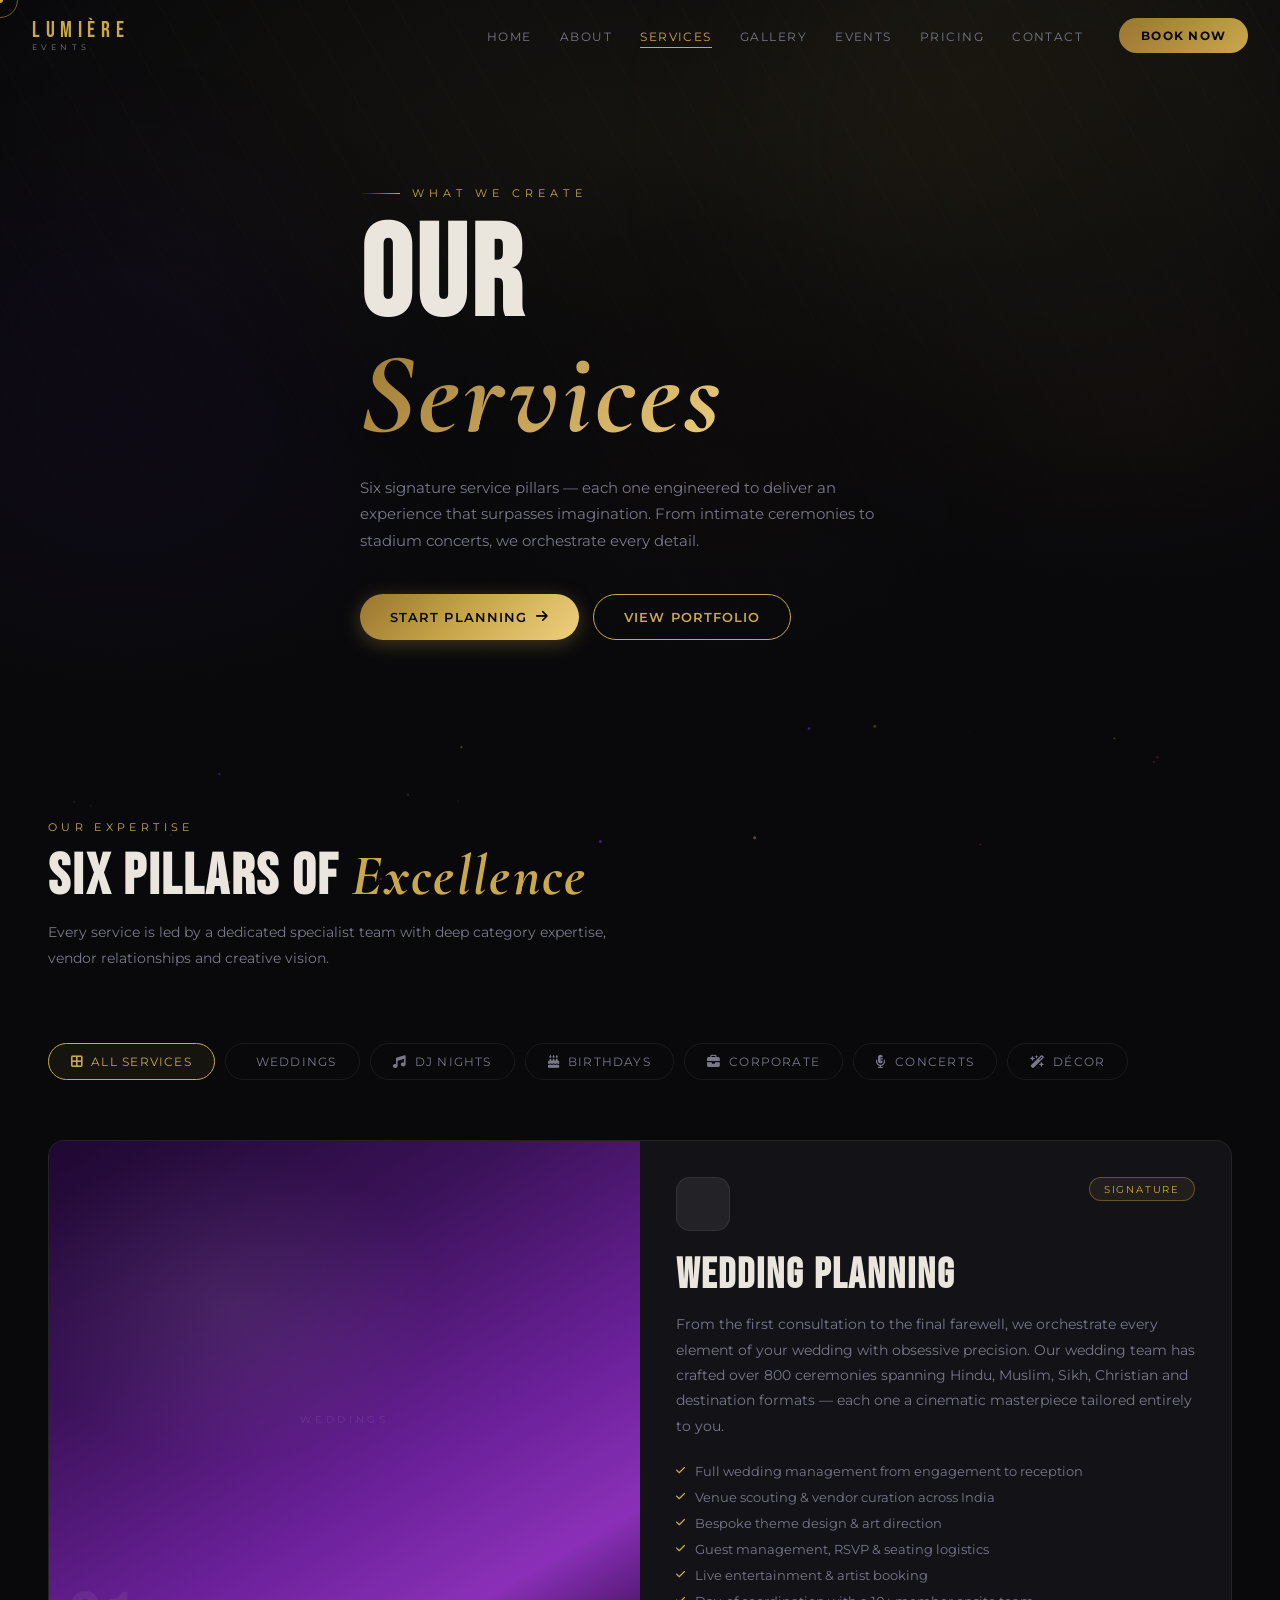
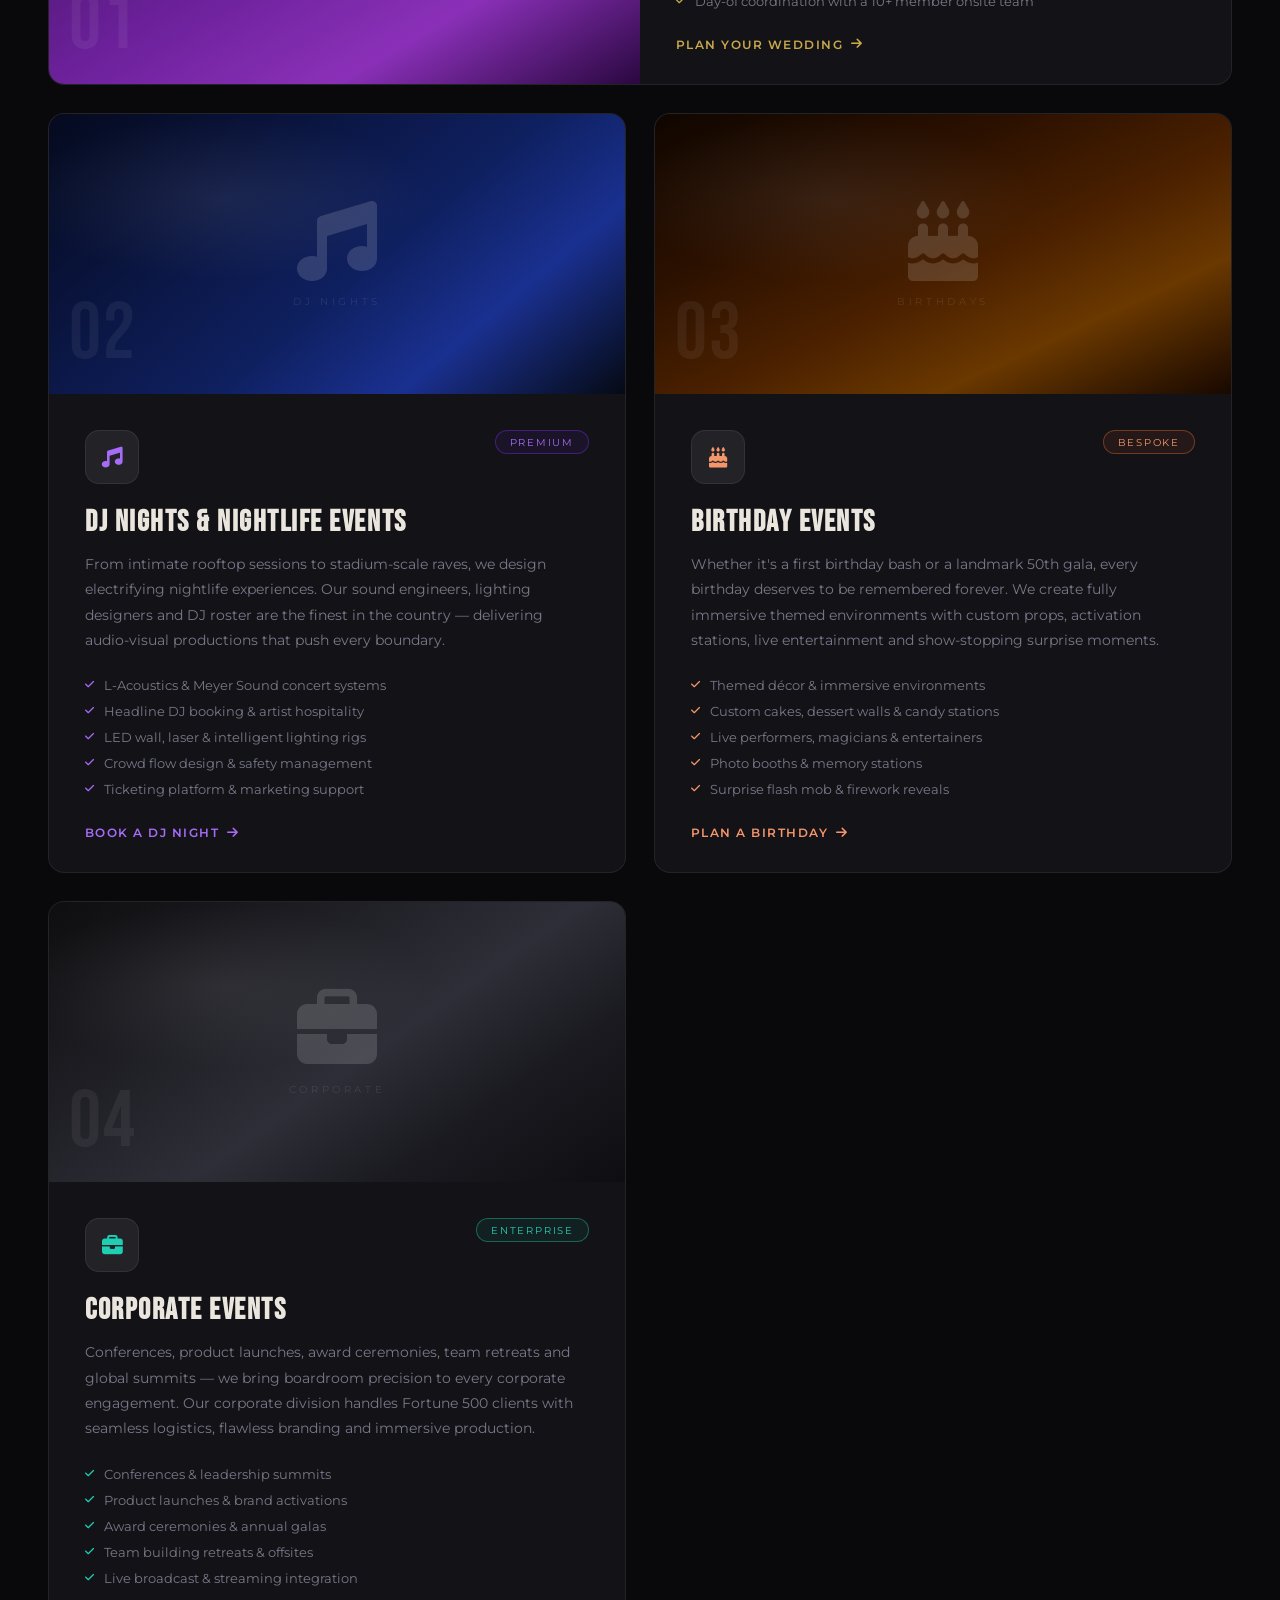
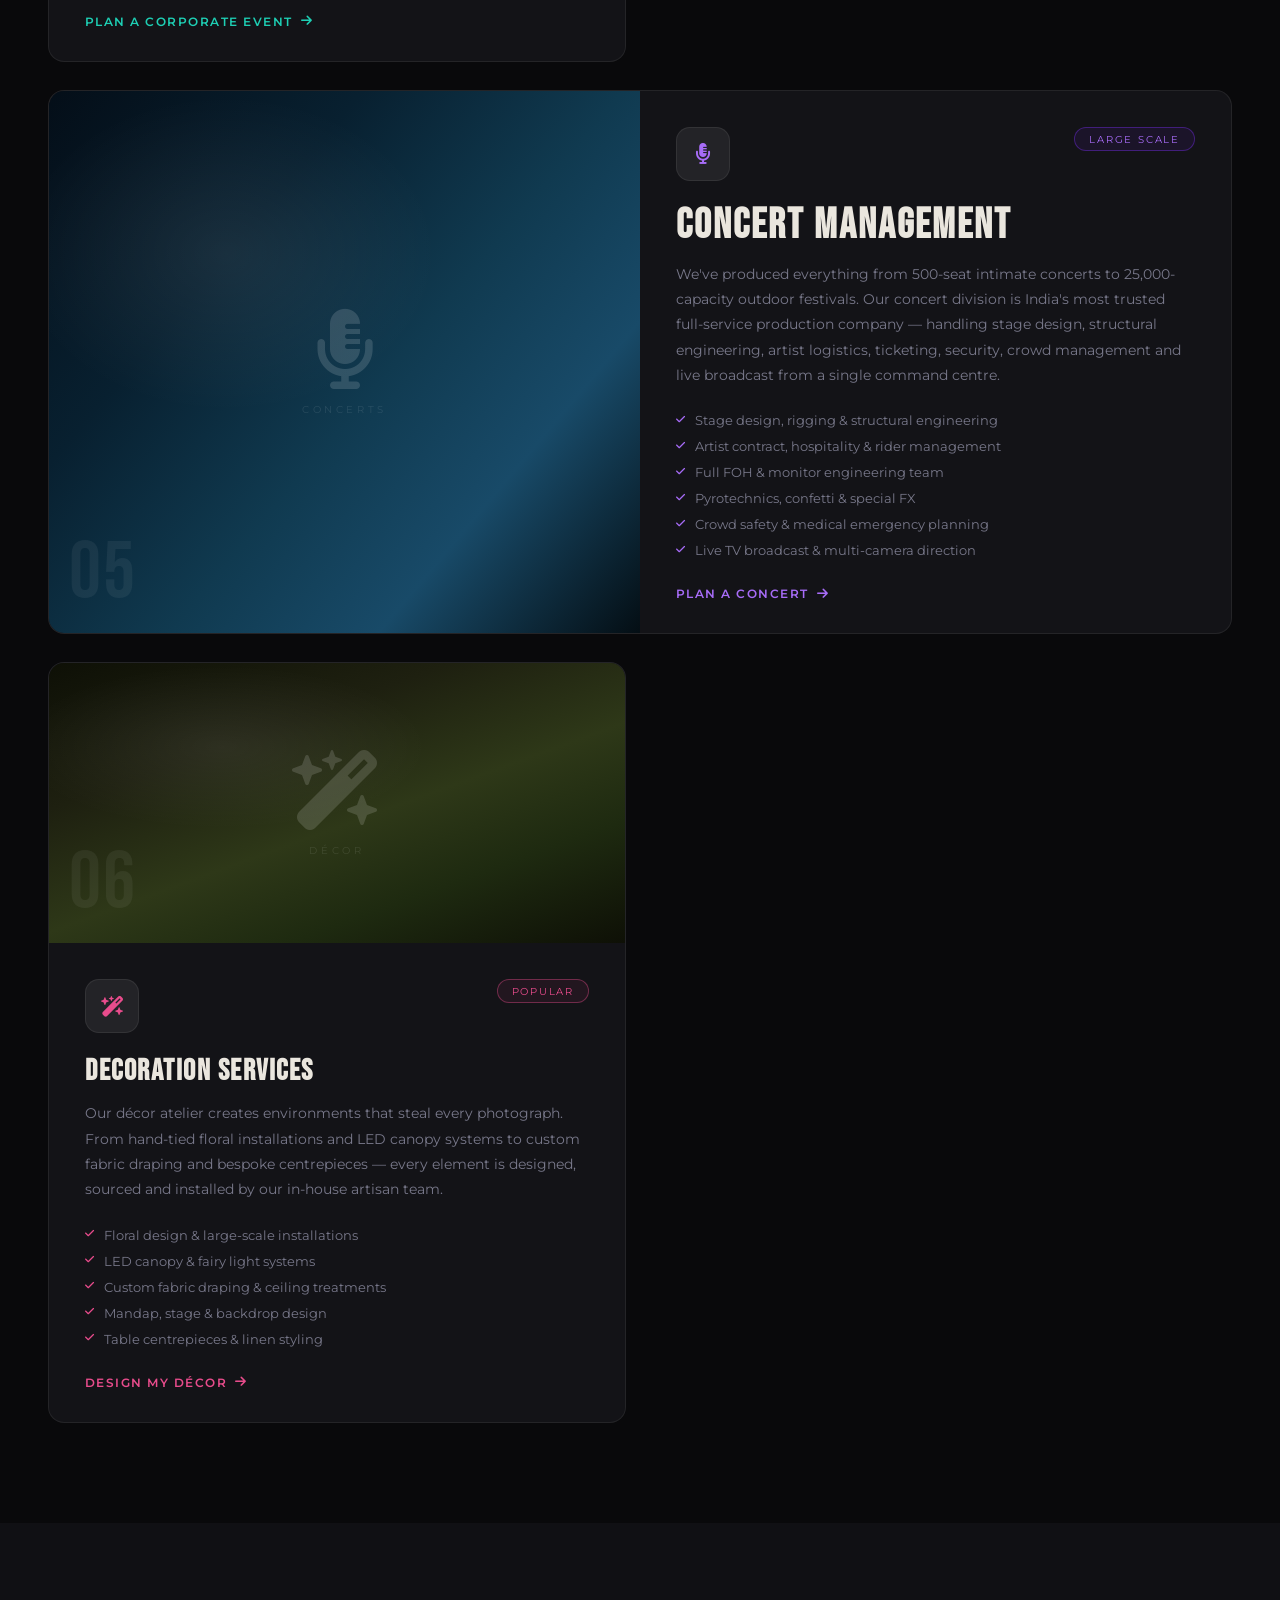
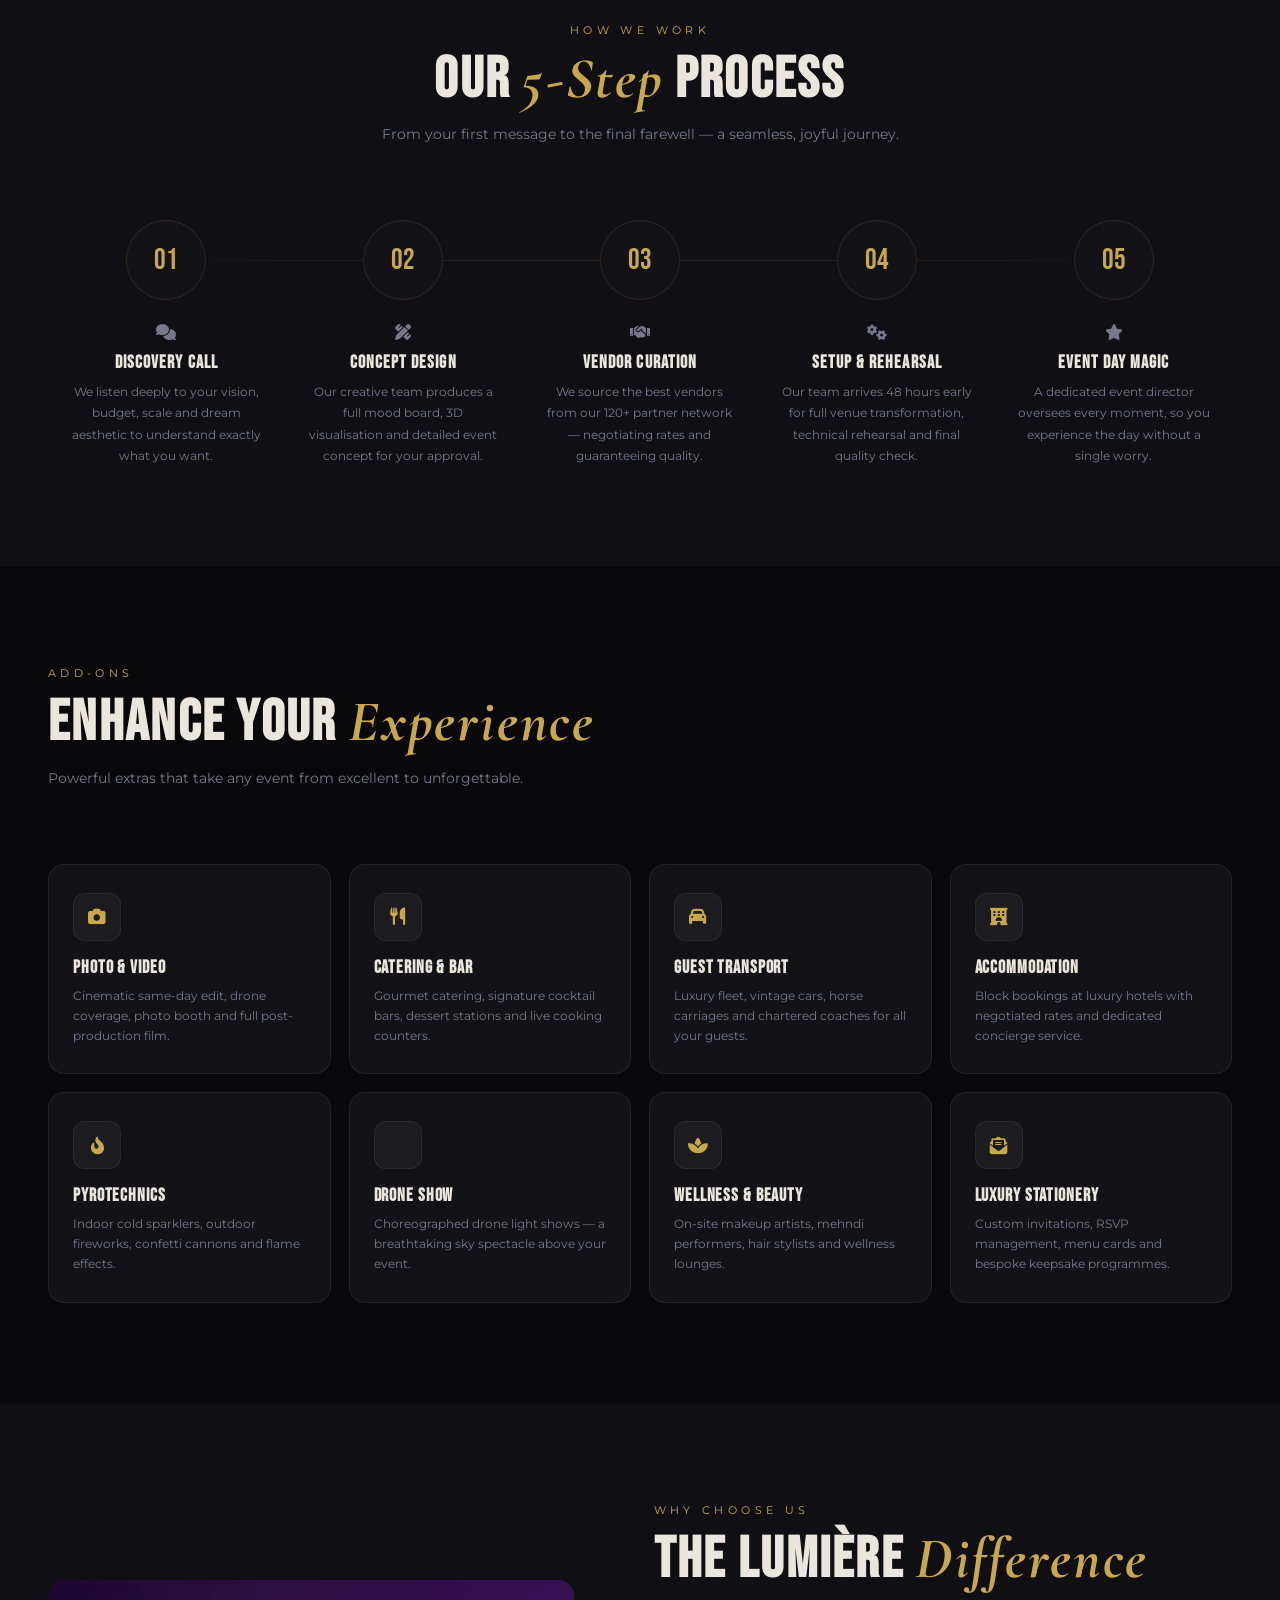
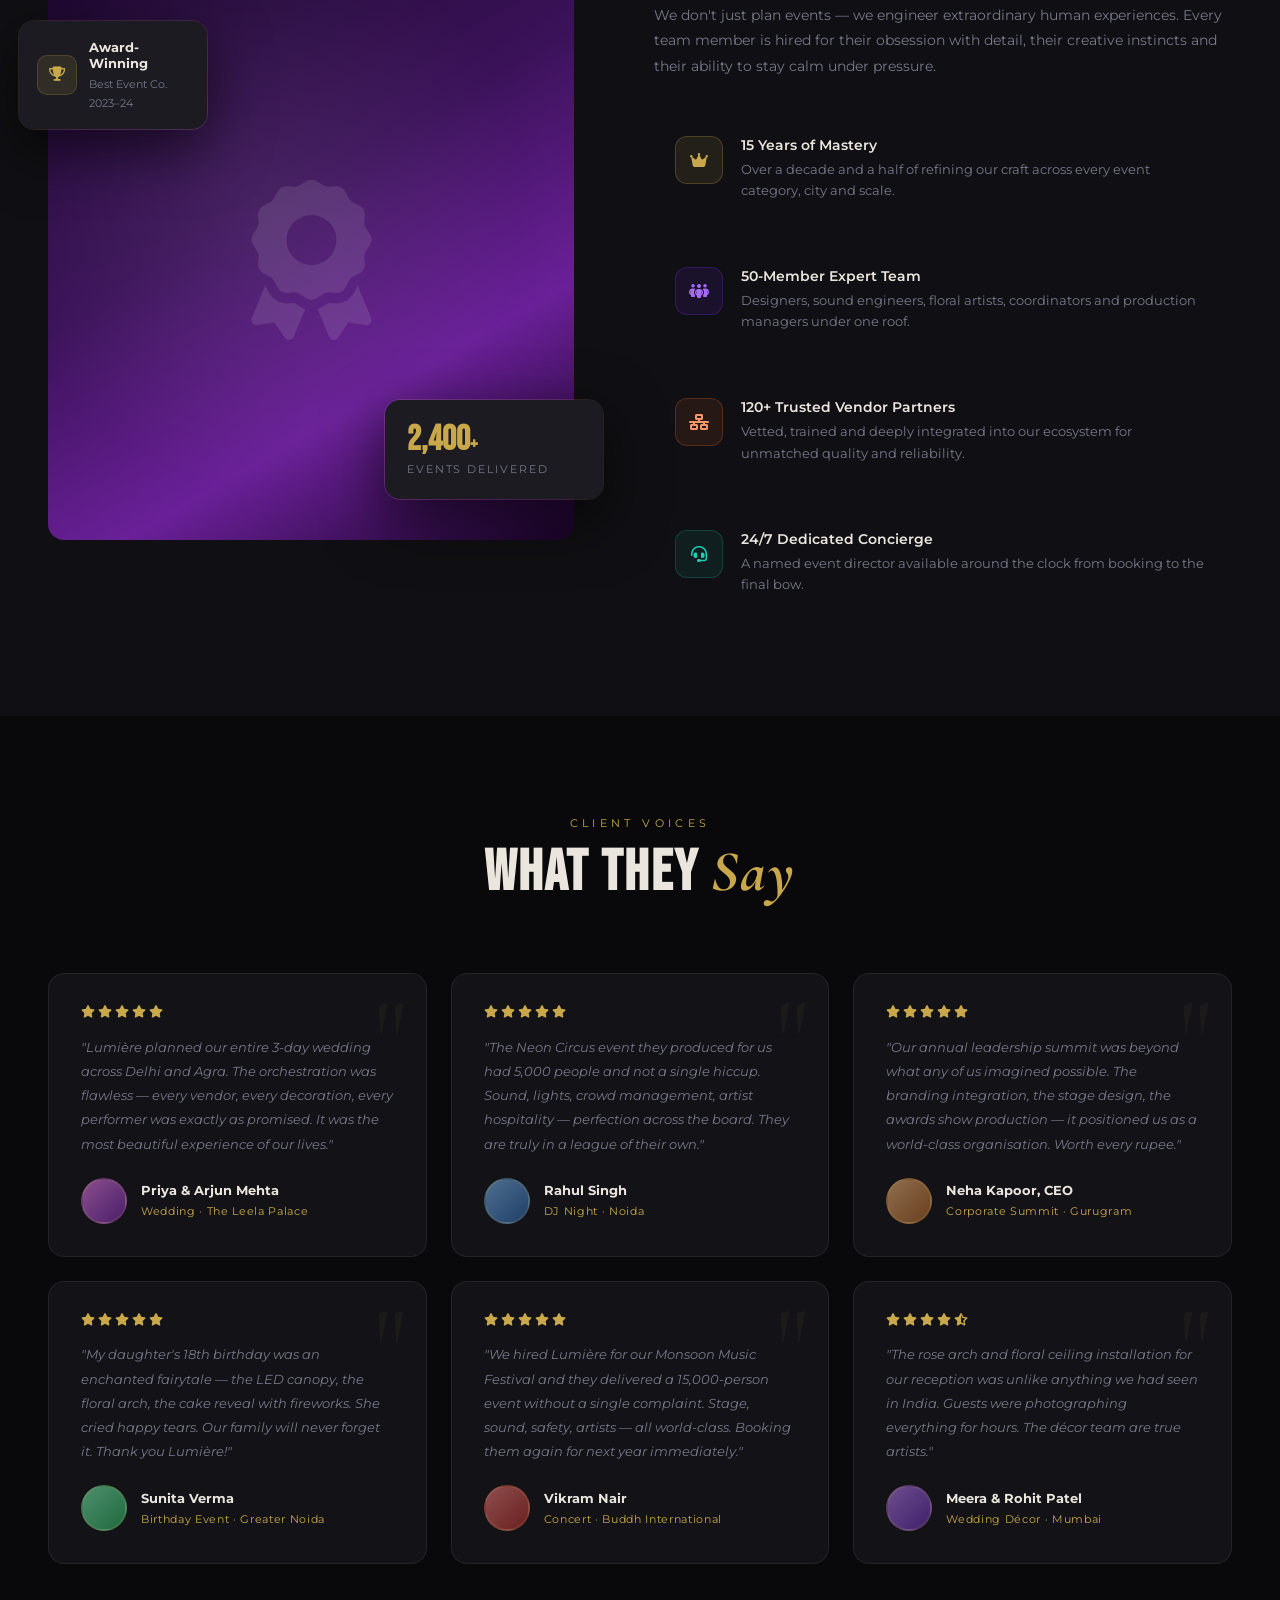
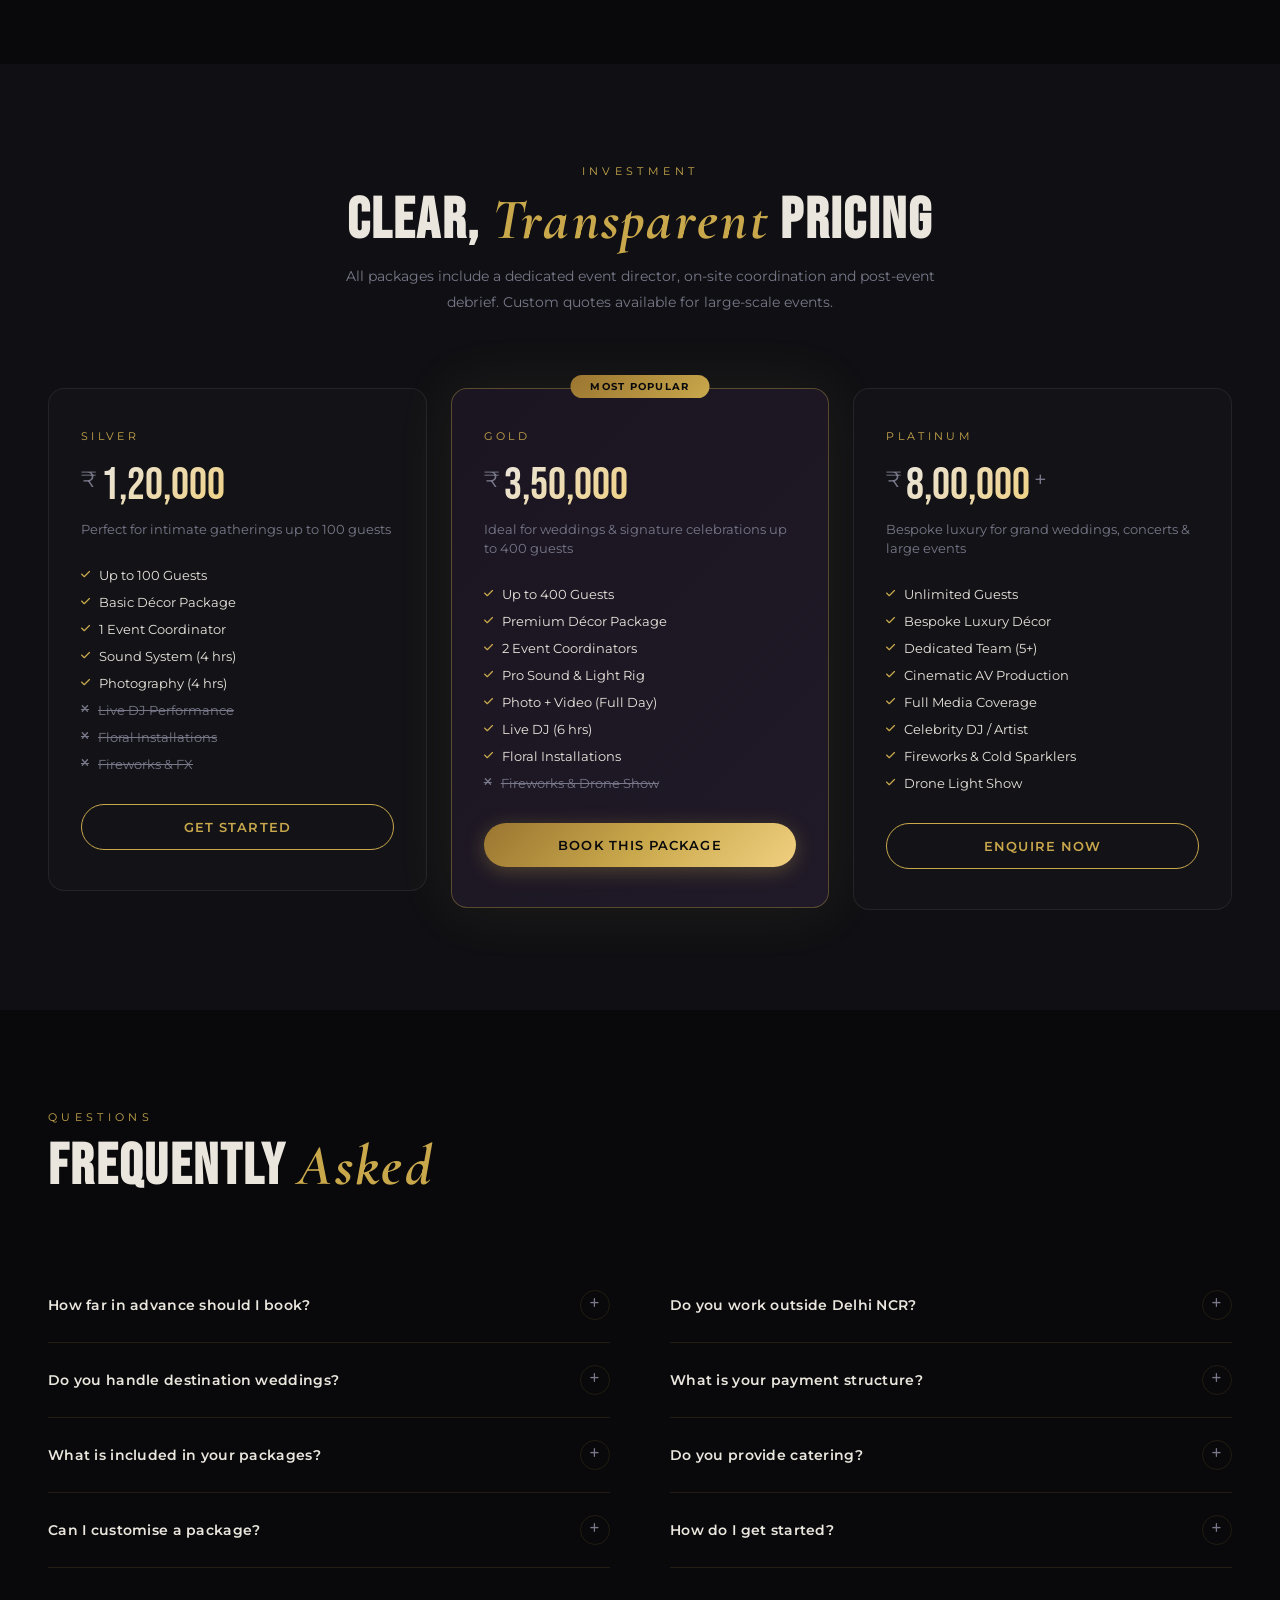
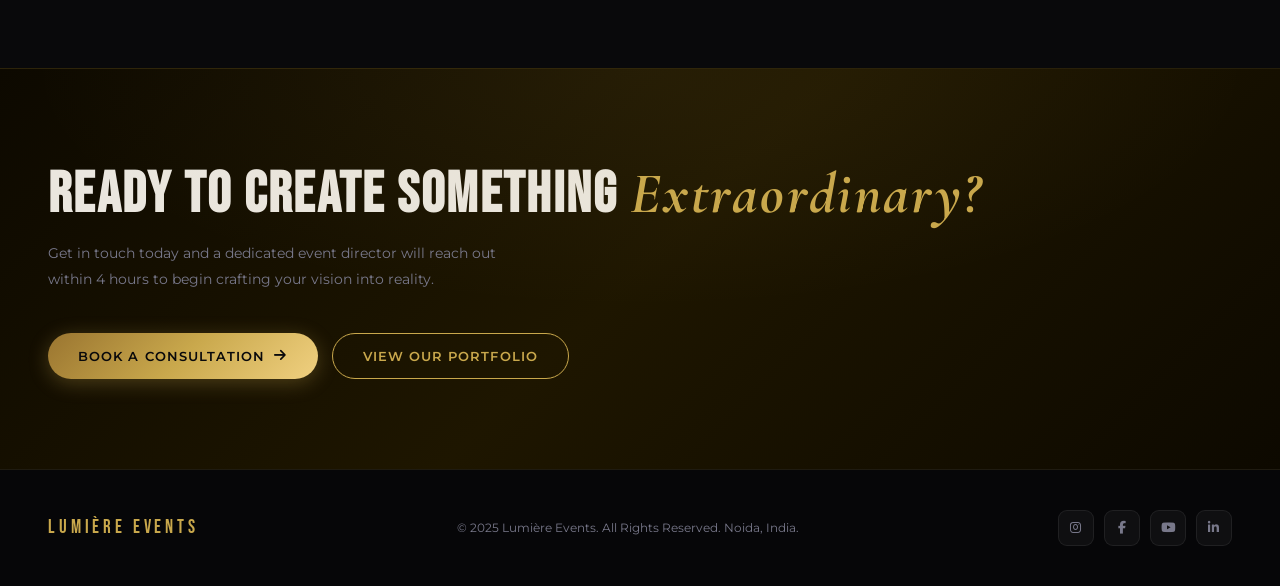
==== services.html @ e5812225 "Add files via upload" ====
<!DOCTYPE html>
<html lang="en">
<head>
  <meta charset="UTF-8" />
  <meta name="viewport" content="width=device-width, initial-scale=1.0" />
  <meta name="description" content="Lumière Events Services – Luxury wedding planning, DJ nights, concert management, corporate events, birthday celebrations & bespoke decoration." />
  <title>Services | Lumière Events</title>
  <link rel="preconnect" href="https://fonts.googleapis.com" />
  <link rel="preconnect" href="https://fonts.gstatic.com" crossorigin />
  <link href="https://fonts.googleapis.com/css2?family=Bebas+Neue&family=Montserrat:wght@300;400;600;700&family=Cormorant+Garamond:ital,wght@0,300;0,400;1,300;1,400&display=swap" rel="stylesheet" />
  <link rel="stylesheet" href="https://cdnjs.cloudflare.com/ajax/libs/font-awesome/6.5.0/css/all.min.css" />
  <link rel="stylesheet" href="services_styles.css" />
</head>
<body>

<div class="c-dot"></div>
<div class="c-ring"></div>
<div id="sp"></div>
<canvas id="pc"></canvas>

<!-- NAVBAR -->
<nav id="nav">
  <div class="nav-c">
    <a href="index.html" class="nl"><span class="nl-m">LUMIÈRE</span><span class="nl-s">EVENTS</span></a>
    <ul class="nlinks" id="navLinks">
      <li><a href="index.html">Home</a></li>
      <li><a href="index.html#about">About</a></li>
      <li><a href="services.html" class="active">Services</a></li>
      <li><a href="gallery.html">Gallery</a></li>
      <li><a href="index.html#upcoming">Events</a></li>
      <li><a href="index.html#pricing">Pricing</a></li>
      <li><a href="index.html#contact">Contact</a></li>
    </ul>
    <a href="index.html#contact" class="ncta">Book Now</a>
    <button class="hbg" id="hbg"><span></span><span></span><span></span></button>
  </div>
</nav>

<!-- HERO -->
<section class="ph">
  <div class="ph-bg">
    <div class="ph-lines"></div>
    <div class="orb o1"></div><div class="orb o2"></div><div class="orb o3"></div>
    <div class="ph-ov"></div>
  </div>
  <div class="ph-content">
    <p class="eye">What We Create</p>
    <h1 class="ph-title">Our<br><em>Services</em></h1>
    <p class="ph-sub">Six signature service pillars — each one engineered to deliver an experience that surpasses imagination. From intimate ceremonies to stadium concerts, we orchestrate every detail.</p>
    <div class="ph-ctas">
      <a href="index.html#contact" class="btn btn-g">Start Planning <i class="fas fa-arrow-right"></i></a>
      <a href="gallery.html" class="btn btn-o">View Portfolio</a>
    </div>
  </div>
</section>

<!-- SERVICES SECTION -->
<section class="sec">
  <div class="wrap">
    <div class="sh">
      <span class="sh-eye">Our Expertise</span>
      <h2 class="sh-title">Six Pillars of <em>Excellence</em></h2>
      <p class="sh-sub">Every service is led by a dedicated specialist team with deep category expertise, vendor relationships and creative vision.</p>
    </div>

    <!-- Filter pills -->
    <div class="svc-nav">
      <button class="svc-pill active" data-filter="all"><i class="fas fa-border-all"></i> All Services</button>
      <button class="svc-pill" data-filter="wedding"><i class="fas fa-rings-wedding"></i> Weddings</button>
      <button class="svc-pill" data-filter="dj"><i class="fas fa-music"></i> DJ Nights</button>
      <button class="svc-pill" data-filter="birthday"><i class="fas fa-cake-candles"></i> Birthdays</button>
      <button class="svc-pill" data-filter="corporate"><i class="fas fa-briefcase"></i> Corporate</button>
      <button class="svc-pill" data-filter="concert"><i class="fas fa-microphone-lines"></i> Concerts</button>
      <button class="svc-pill" data-filter="decor"><i class="fas fa-wand-magic-sparkles"></i> Décor</button>
    </div>

    <div class="svc-grid" id="svcGrid">

      <!-- WEDDING — FEATURED -->
      <div class="svc-card featured acc-gold sr" data-svc="wedding">
        <div class="sc-vis">
          <div class="sc-vis-inner bg-w">
            <div class="vis-deco"><i class="fas fa-rings-wedding"></i><span>Weddings</span></div>
            <div class="vis-num">01</div>
          </div>
        </div>
        <div class="sc-body sc-featured">
          <div class="sc-head"><div class="sc-icon icon-gold"><i class="fas fa-rings-wedding"></i></div><span class="sc-badge badge-gold">Signature</span></div>
          <h3 class="sc-title">Wedding Planning</h3>
          <p class="sc-desc">From the first consultation to the final farewell, we orchestrate every element of your wedding with obsessive precision. Our wedding team has crafted over 800 ceremonies spanning Hindu, Muslim, Sikh, Christian and destination formats — each one a cinematic masterpiece tailored entirely to you.</p>
          <ul class="sc-features">
            <li class="sc-feat"><i class="fas fa-check icon-gold"></i> Full wedding management from engagement to reception</li>
            <li class="sc-feat"><i class="fas fa-check icon-gold"></i> Venue scouting & vendor curation across India</li>
            <li class="sc-feat"><i class="fas fa-check icon-gold"></i> Bespoke theme design & art direction</li>
            <li class="sc-feat"><i class="fas fa-check icon-gold"></i> Guest management, RSVP & seating logistics</li>
            <li class="sc-feat"><i class="fas fa-check icon-gold"></i> Live entertainment & artist booking</li>
            <li class="sc-feat"><i class="fas fa-check icon-gold"></i> Day-of coordination with a 10+ member onsite team</li>
          </ul>
          <a href="index.html#contact" class="sc-link link-gold">Plan Your Wedding <i class="fas fa-arrow-right"></i></a>
        </div>
        <div class="sc-glow glow-g"></div>
      </div>

      <!-- DJ NIGHTS -->
      <div class="svc-card acc-purple sr" data-svc="dj">
        <div class="sc-vis">
          <div class="sc-vis-inner bg-dj">
            <div class="vis-deco"><i class="fas fa-music"></i><span>DJ Nights</span></div>
            <div class="vis-num">02</div>
          </div>
        </div>
        <div class="sc-body">
          <div class="sc-head"><div class="sc-icon icon-purple"><i class="fas fa-music"></i></div><span class="sc-badge badge-purple">Premium</span></div>
          <h3 class="sc-title">DJ Nights & Nightlife Events</h3>
          <p class="sc-desc">From intimate rooftop sessions to stadium-scale raves, we design electrifying nightlife experiences. Our sound engineers, lighting designers and DJ roster are the finest in the country — delivering audio-visual productions that push every boundary.</p>
          <ul class="sc-features">
            <li class="sc-feat"><i class="fas fa-check icon-purple"></i> L-Acoustics & Meyer Sound concert systems</li>
            <li class="sc-feat"><i class="fas fa-check icon-purple"></i> Headline DJ booking & artist hospitality</li>
            <li class="sc-feat"><i class="fas fa-check icon-purple"></i> LED wall, laser & intelligent lighting rigs</li>
            <li class="sc-feat"><i class="fas fa-check icon-purple"></i> Crowd flow design & safety management</li>
            <li class="sc-feat"><i class="fas fa-check icon-purple"></i> Ticketing platform & marketing support</li>
          </ul>
          <a href="index.html#contact" class="sc-link link-purple">Book a DJ Night <i class="fas fa-arrow-right"></i></a>
        </div>
        <div class="sc-glow glow-p"></div>
      </div>

      <!-- BIRTHDAYS -->
      <div class="svc-card acc-orange sr" data-svc="birthday">
        <div class="sc-vis">
          <div class="sc-vis-inner bg-b">
            <div class="vis-deco"><i class="fas fa-cake-candles"></i><span>Birthdays</span></div>
            <div class="vis-num">03</div>
          </div>
        </div>
        <div class="sc-body">
          <div class="sc-head"><div class="sc-icon icon-orange"><i class="fas fa-cake-candles"></i></div><span class="sc-badge badge-orange">Bespoke</span></div>
          <h3 class="sc-title">Birthday Events</h3>
          <p class="sc-desc">Whether it's a first birthday bash or a landmark 50th gala, every birthday deserves to be remembered forever. We create fully immersive themed environments with custom props, activation stations, live entertainment and show-stopping surprise moments.</p>
          <ul class="sc-features">
            <li class="sc-feat"><i class="fas fa-check icon-orange"></i> Themed décor & immersive environments</li>
            <li class="sc-feat"><i class="fas fa-check icon-orange"></i> Custom cakes, dessert walls & candy stations</li>
            <li class="sc-feat"><i class="fas fa-check icon-orange"></i> Live performers, magicians & entertainers</li>
            <li class="sc-feat"><i class="fas fa-check icon-orange"></i> Photo booths & memory stations</li>
            <li class="sc-feat"><i class="fas fa-check icon-orange"></i> Surprise flash mob & firework reveals</li>
          </ul>
          <a href="index.html#contact" class="sc-link link-orange">Plan a Birthday <i class="fas fa-arrow-right"></i></a>
        </div>
        <div class="sc-glow glow-o"></div>
      </div>

      <!-- CORPORATE -->
      <div class="svc-card acc-teal sr" data-svc="corporate">
        <div class="sc-vis">
          <div class="sc-vis-inner bg-corp">
            <div class="vis-deco"><i class="fas fa-briefcase"></i><span>Corporate</span></div>
            <div class="vis-num">04</div>
          </div>
        </div>
        <div class="sc-body">
          <div class="sc-head"><div class="sc-icon icon-teal"><i class="fas fa-briefcase"></i></div><span class="sc-badge badge-teal">Enterprise</span></div>
          <h3 class="sc-title">Corporate Events</h3>
          <p class="sc-desc">Conferences, product launches, award ceremonies, team retreats and global summits — we bring boardroom precision to every corporate engagement. Our corporate division handles Fortune 500 clients with seamless logistics, flawless branding and immersive production.</p>
          <ul class="sc-features">
            <li class="sc-feat"><i class="fas fa-check icon-teal"></i> Conferences & leadership summits</li>
            <li class="sc-feat"><i class="fas fa-check icon-teal"></i> Product launches & brand activations</li>
            <li class="sc-feat"><i class="fas fa-check icon-teal"></i> Award ceremonies & annual galas</li>
            <li class="sc-feat"><i class="fas fa-check icon-teal"></i> Team building retreats & offsites</li>
            <li class="sc-feat"><i class="fas fa-check icon-teal"></i> Live broadcast & streaming integration</li>
          </ul>
          <a href="index.html#contact" class="sc-link link-teal">Plan a Corporate Event <i class="fas fa-arrow-right"></i></a>
        </div>
        <div class="sc-glow glow-t"></div>
      </div>

      <!-- CONCERTS — FEATURED -->
      <div class="svc-card featured acc-purple sr" data-svc="concert">
        <div class="sc-vis">
          <div class="sc-vis-inner bg-c">
            <div class="vis-deco"><i class="fas fa-microphone-lines"></i><span>Concerts</span></div>
            <div class="vis-num">05</div>
          </div>
        </div>
        <div class="sc-body sc-featured">
          <div class="sc-head"><div class="sc-icon icon-purple"><i class="fas fa-microphone-lines"></i></div><span class="sc-badge badge-purple">Large Scale</span></div>
          <h3 class="sc-title">Concert Management</h3>
          <p class="sc-desc">We've produced everything from 500-seat intimate concerts to 25,000-capacity outdoor festivals. Our concert division is India's most trusted full-service production company — handling stage design, structural engineering, artist logistics, ticketing, security, crowd management and live broadcast from a single command centre.</p>
          <ul class="sc-features">
            <li class="sc-feat"><i class="fas fa-check icon-purple"></i> Stage design, rigging & structural engineering</li>
            <li class="sc-feat"><i class="fas fa-check icon-purple"></i> Artist contract, hospitality & rider management</li>
            <li class="sc-feat"><i class="fas fa-check icon-purple"></i> Full FOH & monitor engineering team</li>
            <li class="sc-feat"><i class="fas fa-check icon-purple"></i> Pyrotechnics, confetti & special FX</li>
            <li class="sc-feat"><i class="fas fa-check icon-purple"></i> Crowd safety & medical emergency planning</li>
            <li class="sc-feat"><i class="fas fa-check icon-purple"></i> Live TV broadcast & multi-camera direction</li>
          </ul>
          <a href="index.html#contact" class="sc-link link-purple">Plan a Concert <i class="fas fa-arrow-right"></i></a>
        </div>
        <div class="sc-glow glow-p"></div>
      </div>

      <!-- DECORATION -->
      <div class="svc-card acc-rose sr" data-svc="decor">
        <div class="sc-vis">
          <div class="sc-vis-inner bg-dec">
            <div class="vis-deco"><i class="fas fa-wand-magic-sparkles"></i><span>Décor</span></div>
            <div class="vis-num">06</div>
          </div>
        </div>
        <div class="sc-body">
          <div class="sc-head"><div class="sc-icon icon-rose"><i class="fas fa-wand-magic-sparkles"></i></div><span class="sc-badge badge-rose">Popular</span></div>
          <h3 class="sc-title">Decoration Services</h3>
          <p class="sc-desc">Our décor atelier creates environments that steal every photograph. From hand-tied floral installations and LED canopy systems to custom fabric draping and bespoke centrepieces — every element is designed, sourced and installed by our in-house artisan team.</p>
          <ul class="sc-features">
            <li class="sc-feat"><i class="fas fa-check icon-rose"></i> Floral design & large-scale installations</li>
            <li class="sc-feat"><i class="fas fa-check icon-rose"></i> LED canopy & fairy light systems</li>
            <li class="sc-feat"><i class="fas fa-check icon-rose"></i> Custom fabric draping & ceiling treatments</li>
            <li class="sc-feat"><i class="fas fa-check icon-rose"></i> Mandap, stage & backdrop design</li>
            <li class="sc-feat"><i class="fas fa-check icon-rose"></i> Table centrepieces & linen styling</li>
          </ul>
          <a href="index.html#contact" class="sc-link link-rose">Design My Décor <i class="fas fa-arrow-right"></i></a>
        </div>
        <div class="sc-glow glow-r"></div>
      </div>

    </div>
  </div>
</section>

<!-- PROCESS SECTION -->
<section class="sec sec-dark">
  <div class="wrap">
    <div class="sh" style="text-align:center">
      <span class="sh-eye">How We Work</span>
      <h2 class="sh-title">Our <em>5-Step</em> Process</h2>
      <p class="sh-sub" style="margin:0 auto">From your first message to the final farewell — a seamless, joyful journey.</p>
    </div>
    <div class="process-grid">
      <div class="process-step sr">
        <div class="ps-num"><span>01</span></div>
        <i class="ps-icon fas fa-comments"></i>
        <h4 class="ps-title">Discovery Call</h4>
        <p class="ps-desc">We listen deeply to your vision, budget, scale and dream aesthetic to understand exactly what you want.</p>
      </div>
      <div class="process-step sr">
        <div class="ps-num"><span>02</span></div>
        <i class="ps-icon fas fa-pencil-ruler"></i>
        <h4 class="ps-title">Concept Design</h4>
        <p class="ps-desc">Our creative team produces a full mood board, 3D visualisation and detailed event concept for your approval.</p>
      </div>
      <div class="process-step sr">
        <div class="ps-num"><span>03</span></div>
        <i class="ps-icon fas fa-handshake"></i>
        <h4 class="ps-title">Vendor Curation</h4>
        <p class="ps-desc">We source the best vendors from our 120+ partner network — negotiating rates and guaranteeing quality.</p>
      </div>
      <div class="process-step sr">
        <div class="ps-num"><span>04</span></div>
        <i class="ps-icon fas fa-gears"></i>
        <h4 class="ps-title">Setup & Rehearsal</h4>
        <p class="ps-desc">Our team arrives 48 hours early for full venue transformation, technical rehearsal and final quality check.</p>
      </div>
      <div class="process-step sr">
        <div class="ps-num"><span>05</span></div>
        <i class="ps-icon fas fa-star"></i>
        <h4 class="ps-title">Event Day Magic</h4>
        <p class="ps-desc">A dedicated event director oversees every moment, so you experience the day without a single worry.</p>
      </div>
    </div>
  </div>
</section>

<!-- ADD-ON SERVICES -->
<section class="sec">
  <div class="wrap">
    <div class="sh">
      <span class="sh-eye">Add-Ons</span>
      <h2 class="sh-title">Enhance Your <em>Experience</em></h2>
      <p class="sh-sub">Powerful extras that take any event from excellent to unforgettable.</p>
    </div>
    <div class="add-grid">
      <div class="add-card sr"><div class="ac-icon"><i class="fas fa-camera"></i></div><h4>Photo & Video</h4><p>Cinematic same-day edit, drone coverage, photo booth and full post-production film.</p></div>
      <div class="add-card sr"><div class="ac-icon"><i class="fas fa-utensils"></i></div><h4>Catering & Bar</h4><p>Gourmet catering, signature cocktail bars, dessert stations and live cooking counters.</p></div>
      <div class="add-card sr"><div class="ac-icon"><i class="fas fa-car"></i></div><h4>Guest Transport</h4><p>Luxury fleet, vintage cars, horse carriages and chartered coaches for all your guests.</p></div>
      <div class="add-card sr"><div class="ac-icon"><i class="fas fa-hotel"></i></div><h4>Accommodation</h4><p>Block bookings at luxury hotels with negotiated rates and dedicated concierge service.</p></div>
      <div class="add-card sr"><div class="ac-icon"><i class="fas fa-fire-flame-curved"></i></div><h4>Pyrotechnics</h4><p>Indoor cold sparklers, outdoor fireworks, confetti cannons and flame effects.</p></div>
      <div class="add-card sr"><div class="ac-icon"><i class="fas fa-drone"></i></div><h4>Drone Show</h4><p>Choreographed drone light shows — a breathtaking sky spectacle above your event.</p></div>
      <div class="add-card sr"><div class="ac-icon"><i class="fas fa-spa"></i></div><h4>Wellness & Beauty</h4><p>On-site makeup artists, mehndi performers, hair stylists and wellness lounges.</p></div>
      <div class="add-card sr"><div class="ac-icon"><i class="fas fa-envelope-open-text"></i></div><h4>Luxury Stationery</h4><p>Custom invitations, RSVP management, menu cards and bespoke keepsake programmes.</p></div>
    </div>
  </div>
</section>

<!-- WHY US -->
<section class="sec sec-dark">
  <div class="wrap">
    <div class="why-grid">
      <div class="wy-visual">
        <div class="wy-main">
          <div class="wy-main-inner">
            <div class="wy-main-deco"><i class="fas fa-award"></i></div>
          </div>
        </div>
        <div class="wy-float wy-f1">
          <div class="wy-f1-inner">
            <strong>2,400<span style="color:var(--gold);font-size:1.2rem">+</span></strong>
            <span>Events Delivered</span>
          </div>
        </div>
        <div class="wy-float wy-f2">
          <div class="wy-f2-inner">
            <div class="wy-f2-icon"><i class="fas fa-trophy"></i></div>
            <div class="wy-f2-text"><strong>Award-Winning</strong><span>Best Event Co. 2023–24</span></div>
          </div>
        </div>
      </div>
      <div class="wy-text">
        <span class="sh-eye">Why Choose Us</span>
        <h2 class="sh-title">The Lumière <em>Difference</em></h2>
        <p style="font-size:.88rem;color:var(--text-m);line-height:1.8;margin-top:12px">We don't just plan events — we engineer extraordinary human experiences. Every team member is hired for their obsession with detail, their creative instincts and their ability to stay calm under pressure.</p>
        <div class="wy-points">
          <div class="wy-pt sr">
            <div class="wy-pt-icon" style="background:rgba(201,168,76,.1);border-color:rgba(201,168,76,.25);color:var(--gold)"><i class="fas fa-crown"></i></div>
            <div class="wy-pt-body">
              <strong>15 Years of Mastery</strong>
              <p>Over a decade and a half of refining our craft across every event category, city and scale.</p>
            </div>
          </div>
          <div class="wy-pt sr">
            <div class="wy-pt-icon" style="background:rgba(123,47,247,.1);border-color:rgba(123,47,247,.25);color:var(--purple-l)"><i class="fas fa-people-group"></i></div>
            <div class="wy-pt-body">
              <strong>50-Member Expert Team</strong>
              <p>Designers, sound engineers, floral artists, coordinators and production managers under one roof.</p>
            </div>
          </div>
          <div class="wy-pt sr">
            <div class="wy-pt-icon" style="background:rgba(232,108,44,.1);border-color:rgba(232,108,44,.25);color:var(--orange-l)"><i class="fas fa-network-wired"></i></div>
            <div class="wy-pt-body">
              <strong>120+ Trusted Vendor Partners</strong>
              <p>Vetted, trained and deeply integrated into our ecosystem for unmatched quality and reliability.</p>
            </div>
          </div>
          <div class="wy-pt sr">
            <div class="wy-pt-icon" style="background:rgba(30,207,180,.08);border-color:rgba(30,207,180,.2);color:var(--teal)"><i class="fas fa-headset"></i></div>
            <div class="wy-pt-body">
              <strong>24/7 Dedicated Concierge</strong>
              <p>A named event director available around the clock from booking to the final bow.</p>
            </div>
          </div>
        </div>
      </div>
    </div>
  </div>
</section>

<!-- TESTIMONIALS -->
<section class="sec">
  <div class="wrap">
    <div class="sh" style="text-align:center">
      <span class="sh-eye">Client Voices</span>
      <h2 class="sh-title">What They <em>Say</em></h2>
    </div>
    <div class="testi-row">
      <div class="tcard sr">
        <div class="tc-stars"><i class="fas fa-star"></i><i class="fas fa-star"></i><i class="fas fa-star"></i><i class="fas fa-star"></i><i class="fas fa-star"></i></div>
        <p class="tc-txt">"Lumière planned our entire 3-day wedding across Delhi and Agra. The orchestration was flawless — every vendor, every decoration, every performer was exactly as promised. It was the most beautiful experience of our lives."</p>
        <div class="tc-auth"><div class="tc-av av-1"></div><div><strong>Priya & Arjun Mehta</strong><span>Wedding · The Leela Palace</span></div></div>
      </div>
      <div class="tcard sr">
        <div class="tc-stars"><i class="fas fa-star"></i><i class="fas fa-star"></i><i class="fas fa-star"></i><i class="fas fa-star"></i><i class="fas fa-star"></i></div>
        <p class="tc-txt">"The Neon Circus event they produced for us had 5,000 people and not a single hiccup. Sound, lights, crowd management, artist hospitality — perfection across the board. They are truly in a league of their own."</p>
        <div class="tc-auth"><div class="tc-av av-2"></div><div><strong>Rahul Singh</strong><span>DJ Night · Noida</span></div></div>
      </div>
      <div class="tcard sr">
        <div class="tc-stars"><i class="fas fa-star"></i><i class="fas fa-star"></i><i class="fas fa-star"></i><i class="fas fa-star"></i><i class="fas fa-star"></i></div>
        <p class="tc-txt">"Our annual leadership summit was beyond what any of us imagined possible. The branding integration, the stage design, the awards show production — it positioned us as a world-class organisation. Worth every rupee."</p>
        <div class="tc-auth"><div class="tc-av av-3"></div><div><strong>Neha Kapoor, CEO</strong><span>Corporate Summit · Gurugram</span></div></div>
      </div>
      <div class="tcard sr">
        <div class="tc-stars"><i class="fas fa-star"></i><i class="fas fa-star"></i><i class="fas fa-star"></i><i class="fas fa-star"></i><i class="fas fa-star"></i></div>
        <p class="tc-txt">"My daughter's 18th birthday was an enchanted fairytale — the LED canopy, the floral arch, the cake reveal with fireworks. She cried happy tears. Our family will never forget it. Thank you Lumière!"</p>
        <div class="tc-auth"><div class="tc-av av-4"></div><div><strong>Sunita Verma</strong><span>Birthday Event · Greater Noida</span></div></div>
      </div>
      <div class="tcard sr">
        <div class="tc-stars"><i class="fas fa-star"></i><i class="fas fa-star"></i><i class="fas fa-star"></i><i class="fas fa-star"></i><i class="fas fa-star"></i></div>
        <p class="tc-txt">"We hired Lumière for our Monsoon Music Festival and they delivered a 15,000-person event without a single complaint. Stage, sound, safety, artists — all world-class. Booking them again for next year immediately."</p>
        <div class="tc-auth"><div class="tc-av av-5"></div><div><strong>Vikram Nair</strong><span>Concert · Buddh International</span></div></div>
      </div>
      <div class="tcard sr">
        <div class="tc-stars"><i class="fas fa-star"></i><i class="fas fa-star"></i><i class="fas fa-star"></i><i class="fas fa-star"></i><i class="fas fa-star-half-alt"></i></div>
        <p class="tc-txt">"The rose arch and floral ceiling installation for our reception was unlike anything we had seen in India. Guests were photographing everything for hours. The décor team are true artists."</p>
        <div class="tc-auth"><div class="tc-av av-6"></div><div><strong>Meera & Rohit Patel</strong><span>Wedding Décor · Mumbai</span></div></div>
      </div>
    </div>
  </div>
</section>

<!-- PRICING -->
<section class="sec sec-dark">
  <div class="wrap">
    <div class="sh" style="text-align:center">
      <span class="sh-eye">Investment</span>
      <h2 class="sh-title">Clear, <em>Transparent</em> Pricing</h2>
      <p class="sh-sub" style="margin:0 auto">All packages include a dedicated event director, on-site coordination and post-event debrief. Custom quotes available for large-scale events.</p>
    </div>
    <div class="pricing-grid">
      <div class="pc sr">
        <div class="pc-tier">Silver</div>
        <div class="pc-price"><span class="pc-curr">₹</span><span class="pc-amt">1,20,000</span></div>
        <p class="pc-desc">Perfect for intimate gatherings up to 100 guests</p>
        <ul class="pc-feats">
          <li><i class="fas fa-check"></i> Up to 100 Guests</li>
          <li><i class="fas fa-check"></i> Basic Décor Package</li>
          <li><i class="fas fa-check"></i> 1 Event Coordinator</li>
          <li><i class="fas fa-check"></i> Sound System (4 hrs)</li>
          <li><i class="fas fa-check"></i> Photography (4 hrs)</li>
          <li class="dis"><i class="fas fa-times"></i> Live DJ Performance</li>
          <li class="dis"><i class="fas fa-times"></i> Floral Installations</li>
          <li class="dis"><i class="fas fa-times"></i> Fireworks & FX</li>
        </ul>
        <a href="index.html#contact" class="btn btn-o btn-full">Get Started</a>
      </div>
      <div class="pc pc-feat sr">
        <div class="pc-badge">Most Popular</div>
        <div class="pc-tier">Gold</div>
        <div class="pc-price"><span class="pc-curr">₹</span><span class="pc-amt">3,50,000</span></div>
        <p class="pc-desc">Ideal for weddings & signature celebrations up to 400 guests</p>
        <ul class="pc-feats">
          <li><i class="fas fa-check"></i> Up to 400 Guests</li>
          <li><i class="fas fa-check"></i> Premium Décor Package</li>
          <li><i class="fas fa-check"></i> 2 Event Coordinators</li>
          <li><i class="fas fa-check"></i> Pro Sound & Light Rig</li>
          <li><i class="fas fa-check"></i> Photo + Video (Full Day)</li>
          <li><i class="fas fa-check"></i> Live DJ (6 hrs)</li>
          <li><i class="fas fa-check"></i> Floral Installations</li>
          <li class="dis"><i class="fas fa-times"></i> Fireworks & Drone Show</li>
        </ul>
        <a href="index.html#contact" class="btn btn-g btn-full">Book This Package</a>
      </div>
      <div class="pc sr">
        <div class="pc-tier">Platinum</div>
        <div class="pc-price"><span class="pc-curr">₹</span><span class="pc-amt">8,00,000</span><span style="font-size:1.4rem;color:var(--text-m);margin-top:6px">+</span></div>
        <p class="pc-desc">Bespoke luxury for grand weddings, concerts & large events</p>
        <ul class="pc-feats">
          <li><i class="fas fa-check"></i> Unlimited Guests</li>
          <li><i class="fas fa-check"></i> Bespoke Luxury Décor</li>
          <li><i class="fas fa-check"></i> Dedicated Team (5+)</li>
          <li><i class="fas fa-check"></i> Cinematic AV Production</li>
          <li><i class="fas fa-check"></i> Full Media Coverage</li>
          <li><i class="fas fa-check"></i> Celebrity DJ / Artist</li>
          <li><i class="fas fa-check"></i> Fireworks & Cold Sparklers</li>
          <li><i class="fas fa-check"></i> Drone Light Show</li>
        </ul>
        <a href="index.html#contact" class="btn btn-o btn-full">Enquire Now</a>
      </div>
    </div>
  </div>
</section>

<!-- FAQ -->
<section class="sec">
  <div class="wrap">
    <div class="sh">
      <span class="sh-eye">Questions</span>
      <h2 class="sh-title">Frequently <em>Asked</em></h2>
    </div>
    <div class="faq-grid" id="faqGrid">
      <div>
        <div class="faq-item"><div class="faq-q">How far in advance should I book?<div class="faq-icon"><i class="fas fa-plus"></i></div></div><div class="faq-a">We recommend booking at least 6–12 months in advance for weddings and large-scale concerts. For smaller events like birthdays and corporate functions, 2–3 months notice is usually sufficient.</div></div>
        <div class="faq-item"><div class="faq-q">Do you handle destination weddings?<div class="faq-icon"><i class="fas fa-plus"></i></div></div><div class="faq-a">Absolutely. We have planned weddings across Udaipur, Goa, Jaipur, Kerala and internationally in Dubai and Thailand. Our team handles all local vendor coordination and logistics.</div></div>
        <div class="faq-item"><div class="faq-q">What is included in your packages?<div class="faq-icon"><i class="fas fa-plus"></i></div></div><div class="faq-a">All packages include a dedicated event director, on-site coordination, vendor management and post-event support. Specific inclusions vary by tier — please see the pricing section above.</div></div>
        <div class="faq-item"><div class="faq-q">Can I customise a package?<div class="faq-icon"><i class="fas fa-plus"></i></div></div><div class="faq-a">Yes — every engagement is tailored to your exact needs. We can build a fully bespoke package from scratch or modify any of our existing tiers to suit your budget and vision.</div></div>
      </div>
      <div>
        <div class="faq-item"><div class="faq-q">Do you work outside Delhi NCR?<div class="faq-icon"><i class="fas fa-plus"></i></div></div><div class="faq-a">Yes. We have delivered events across Mumbai, Bengaluru, Chennai, Hyderabad, Jaipur, Udaipur, Goa and multiple international destinations. Travel and accommodation for our team is factored into your quote.</div></div>
        <div class="faq-item"><div class="faq-q">What is your payment structure?<div class="faq-icon"><i class="fas fa-plus"></i></div></div><div class="faq-a">We typically take a 30% booking deposit, 40% at 30 days before the event, and the final 30% on the day of the event. Flexible payment plans are available for large events.</div></div>
        <div class="faq-item"><div class="faq-q">Do you provide catering?<div class="faq-icon"><i class="fas fa-plus"></i></div></div><div class="faq-a">Yes, catering is available as an add-on through our curated partner caterers. We offer everything from traditional Indian thalis to international fine dining and live cooking stations.</div></div>
        <div class="faq-item"><div class="faq-q">How do I get started?<div class="faq-icon"><i class="fas fa-plus"></i></div></div><div class="faq-a">Simply fill out our contact form or call us. A senior event director will reach out within 4 hours to schedule a discovery call and begin crafting your vision.</div></div>
      </div>
    </div>
  </div>
</section>

<!-- CTA BAND -->
<div class="cta-band">
  <div class="cta-inner">
    <div class="cta-text">
      <h2>Ready to Create Something <em>Extraordinary?</em></h2>
      <p>Get in touch today and a dedicated event director will reach out within 4 hours to begin crafting your vision into reality.</p>
    </div>
    <div class="cta-btns">
      <a href="index.html#contact" class="btn btn-g">Book a Consultation <i class="fas fa-arrow-right"></i></a>
      <a href="gallery.html" class="btn btn-o">View Our Portfolio</a>
    </div>
  </div>
</div>

<!-- FOOTER -->
<footer>
  <div class="fc">
    <div class="fl">LUMIÈRE EVENTS</div>
    <p>© 2025 Lumière Events. All Rights Reserved. Noida, India.</p>
    <div class="soc">
      <a href="#" aria-label="Instagram"><i class="fab fa-instagram"></i></a>
      <a href="#" aria-label="Facebook"><i class="fab fa-facebook-f"></i></a>
      <a href="#" aria-label="YouTube"><i class="fab fa-youtube"></i></a>
      <a href="#" aria-label="LinkedIn"><i class="fab fa-linkedin-in"></i></a>
    </div>
  </div>
</footer>

<button class="btt" id="btt" aria-label="Back to top"><i class="fas fa-chevron-up"></i></button>

<script>
/* === CURSOR === */
const dot=document.querySelector('.c-dot'),ring=document.querySelector('.c-ring');
let mx=0,my=0,rx=0,ry=0;
document.addEventListener('mousemove',e=>{mx=e.clientX;my=e.clientY;dot.style.left=mx+'px';dot.style.top=my+'px';});
(function loop(){rx+=(mx-rx)*.12;ry+=(my-ry)*.12;ring.style.left=rx+'px';ring.style.top=ry+'px';requestAnimationFrame(loop);})();
document.querySelectorAll('a,button,.svc-card,.add-card,.faq-q').forEach(el=>{
  el.addEventListener('mouseenter',()=>ring.classList.add('hov'));
  el.addEventListener('mouseleave',()=>ring.classList.remove('hov'));
});

/* === PARTICLES === */
const canvas=document.getElementById('pc'),ctx=canvas.getContext('2d');
function resize(){canvas.width=innerWidth;canvas.height=innerHeight;}resize();addEventListener('resize',resize);
const pts=Array.from({length:65},()=>({x:Math.random()*innerWidth,y:Math.random()*innerHeight,vx:(Math.random()-.5)*.3,vy:(Math.random()-.5)*.3,r:Math.random()*1.5+.3,a:Math.random()*.4+.1}));
const pal=['rgba(201,168,76,','rgba(123,47,247,','rgba(232,108,44,'];
pts.forEach(p=>{p.c=pal[Math.floor(Math.random()*pal.length)]+p.a+')';});
(function draw(){
  ctx.clearRect(0,0,canvas.width,canvas.height);
  for(let i=0;i<pts.length;i++){for(let j=i+1;j<pts.length;j++){const dx=pts[i].x-pts[j].x,dy=pts[i].y-pts[j].y,d=Math.sqrt(dx*dx+dy*dy);if(d<100){ctx.beginPath();ctx.moveTo(pts[i].x,pts[i].y);ctx.lineTo(pts[j].x,pts[j].y);ctx.strokeStyle=`rgba(201,168,76,${.035*(1-d/100)})`;ctx.lineWidth=.5;ctx.stroke();}}}
  pts.forEach(p=>{p.x+=p.vx;p.y+=p.vy;if(p.x<0||p.x>canvas.width)p.vx*=-1;if(p.y<0||p.y>canvas.height)p.vy*=-1;ctx.beginPath();ctx.arc(p.x,p.y,p.r,0,Math.PI*2);ctx.fillStyle=p.c;ctx.fill();});
  requestAnimationFrame(draw);
})();

/* === SCROLL PROGRESS === */
const sp=document.getElementById('sp');
addEventListener('scroll',()=>{const s=scrollY,h=document.documentElement.scrollHeight-innerHeight;sp.style.width=(h>0?s/h*100:0)+'%';},{passive:true});

/* === NAVBAR === */
const navEl=document.getElementById('nav'),hbg=document.getElementById('hbg'),navLinks=document.getElementById('navLinks');
addEventListener('scroll',()=>navEl.classList.toggle('sc',scrollY>60),{passive:true});
hbg.addEventListener('click',()=>{hbg.classList.toggle('open');navLinks.classList.toggle('open');});
navLinks.querySelectorAll('a').forEach(a=>a.addEventListener('click',()=>{hbg.classList.remove('open');navLinks.classList.remove('open');}));

/* === BACK TOP === */
const btt=document.getElementById('btt');
addEventListener('scroll',()=>btt.classList.toggle('show',scrollY>500),{passive:true});
btt.addEventListener('click',()=>scrollTo({top:0,behavior:'smooth'}));

/* === SERVICE FILTER === */
document.querySelectorAll('.svc-pill').forEach(pill=>{
  pill.addEventListener('click',()=>{
    document.querySelectorAll('.svc-pill').forEach(p=>p.classList.remove('active'));
    pill.classList.add('active');
    const f=pill.dataset.filter;
    document.querySelectorAll('.svc-card').forEach(card=>{
      const show=f==='all'||card.dataset.svc===f;
      card.style.transition='opacity .35s ease,transform .35s ease';
      card.style.opacity=show?'1':'0.15';
      card.style.transform=show?'':'scale(.97)';
    });
  });
});

/* === FAQ === */
document.querySelectorAll('.faq-q').forEach(q=>{
  q.addEventListener('click',()=>{
    const item=q.parentElement;
    const isOpen=item.classList.contains('open');
    document.querySelectorAll('.faq-item').forEach(i=>i.classList.remove('open'));
    if(!isOpen)item.classList.add('open');
  });
});

/* === 3D TILT ON SERVICE CARDS === */
document.querySelectorAll('.svc-card').forEach(card=>{
  card.addEventListener('mousemove',e=>{
    const r=card.getBoundingClientRect();
    const cx=r.left+r.width/2,cy=r.top+r.height/2;
    const rx2=((e.clientY-cy)/(r.height/2))*-4;
    const ry2=((e.clientX-cx)/(r.width/2))*4;
    card.style.transform=`perspective(1000px) rotateX(${rx2}deg) rotateY(${ry2}deg) translateY(-8px)`;
  });
  card.addEventListener('mouseleave',()=>{card.style.transform='';card.style.transition='transform .5s ease';});
});

/* === SCROLL REVEAL === */
const obs=new IntersectionObserver(ents=>{ents.forEach(e=>{if(e.isIntersecting){const sibs=[...e.target.parentElement.children];const i=sibs.indexOf(e.target);setTimeout(()=>e.target.classList.add('vis'),i*80);obs.unobserve(e.target);}});},{threshold:.1,rootMargin:'0px 0px -30px 0px'});
document.querySelectorAll('.sr').forEach(el=>obs.observe(el));

/* === SMOOTH ANCHORS === */
document.querySelectorAll('a[href^="#"]').forEach(a=>{a.addEventListener('click',e=>{const t=document.querySelector(a.getAttribute('href'));if(t){e.preventDefault();scrollTo({top:t.offsetTop-80,behavior:'smooth'});}});});
</script>
</body>
</html>
---- services_styles.css ----
/* ─── ROOT ─── */
    :root {
      --gold:#c9a84c;--gold-l:#f0d080;--gold-d:#9a7530;
      --purple:#7b2ff7;--purple-l:#a76cf7;
      --orange:#e86c2c;--orange-l:#f5956a;
      --teal:#1ecfb4;
      --rose:#e84c8c;
      --bg:#09090b;--bg2:#101014;--bg3:#17171d;
      --card:#131317;--card2:#1b1b21;
      --text:#eae6de;--text-m:#78788a;
      --border:rgba(201,168,76,.13);
      --glass:rgba(255,255,255,.04);--glass-b:rgba(255,255,255,.07);
      --ff-d:'Bebas Neue',cursive;--ff-b:'Montserrat',sans-serif;--ff-s:'Cormorant Garamond',serif;
      --r:16px;--r-sm:10px;--tr:.38s cubic-bezier(.25,.46,.45,.94);
    }
    *,*::before,*::after{box-sizing:border-box;margin:0;padding:0;}
    html{scroll-behavior:smooth;}
    body{background:var(--bg);color:var(--text);font-family:var(--ff-b);overflow-x:hidden;cursor:none;}
    a{text-decoration:none;color:inherit;}
    ul{list-style:none;}
    button{border:none;background:none;font-family:inherit;cursor:pointer;}

    /* ─── CURSOR ─── */
    .c-dot,.c-ring{position:fixed;border-radius:50%;pointer-events:none;z-index:9999;transform:translate(-50%,-50%);top:0;left:0;}
    .c-dot{width:6px;height:6px;background:var(--gold);}
    .c-ring{width:36px;height:36px;border:1.5px solid rgba(201,168,76,.55);z-index:9998;transition:width .3s,height .3s,border-color .3s,background .3s;}
    .c-ring.hov{width:56px;height:56px;border-color:var(--gold);background:rgba(201,168,76,.05);}

    /* ─── SCROLL PROGRESS ─── */
    #sp{position:fixed;top:0;left:0;height:2px;z-index:9997;width:0%;background:linear-gradient(90deg,var(--gold-d),var(--gold),var(--gold-l));box-shadow:0 0 10px rgba(201,168,76,.5);transition:width .1s linear;}

    /* ─── CANVAS ─── */
    #pc{position:fixed;inset:0;pointer-events:none;z-index:0;}

    /* ─── NAVBAR ─── */
    nav{position:fixed;top:0;left:0;right:0;z-index:1000;padding:18px 0;transition:all .4s ease;}
    nav.sc{background:rgba(9,9,11,.92);backdrop-filter:blur(22px);border-bottom:1px solid var(--border);padding:12px 0;}
    .nav-c{max-width:1320px;margin:0 auto;padding:0 32px;display:flex;align-items:center;gap:36px;}
    .nl{display:flex;flex-direction:column;line-height:1;}
    .nl-m{font-family:var(--ff-d);font-size:1.4rem;letter-spacing:.25em;color:var(--gold);}
    .nl-s{font-size:.52rem;letter-spacing:.5em;color:var(--text-m);text-transform:uppercase;}
    .nlinks{display:flex;gap:28px;margin-left:auto;}
    .nlinks a{font-size:.76rem;letter-spacing:.12em;text-transform:uppercase;color:var(--text-m);transition:color var(--tr);position:relative;padding-bottom:2px;}
    .nlinks a::after{content:'';position:absolute;bottom:-2px;left:0;width:0;height:1px;background:var(--gold);transition:width var(--tr);}
    .nlinks a:hover,.nlinks a.active{color:var(--gold);}
    .nlinks a:hover::after,.nlinks a.active::after{width:100%;}
    .ncta{padding:10px 22px;background:linear-gradient(135deg,var(--gold-d),var(--gold));color:#09090b;border-radius:50px;font-size:.76rem;font-weight:700;letter-spacing:.1em;text-transform:uppercase;transition:all var(--tr);}
    .ncta:hover{box-shadow:0 0 24px rgba(201,168,76,.4);transform:translateY(-1px);}
    .hbg{display:none;flex-direction:column;gap:5px;margin-left:auto;}
    .hbg span{display:block;width:24px;height:2px;background:var(--text);border-radius:2px;transition:all .3s;}
    .hbg.open span:nth-child(1){transform:translateY(7px) rotate(45deg);}
    .hbg.open span:nth-child(2){opacity:0;}
    .hbg.open span:nth-child(3){transform:translateY(-7px) rotate(-45deg);}

    /* ─── HERO ─── */
    .ph{min-height:80vh;display:flex;flex-direction:column;justify-content:flex-end;position:relative;overflow:hidden;padding-bottom:80px;}
    .ph-bg{position:absolute;inset:0;background:radial-gradient(ellipse 90% 70% at 50% 20%,rgba(201,168,76,.1) 0%,transparent 60%),radial-gradient(ellipse 60% 80% at 10% 90%,rgba(123,47,247,.1) 0%,transparent 50%),radial-gradient(ellipse 50% 50% at 90% 60%,rgba(232,108,44,.08) 0%,transparent 50%),var(--bg);}
    .ph-ov{position:absolute;inset:0;background:linear-gradient(to bottom,rgba(9,9,11,.2) 0%,rgba(9,9,11,.65) 60%,var(--bg) 100%);}

    /* Animated diagonal lines */
    .ph-lines{position:absolute;inset:0;overflow:hidden;opacity:.06;}
    .ph-lines::before{content:'';position:absolute;inset:-50%;background:repeating-linear-gradient(60deg,transparent,transparent 40px,rgba(201,168,76,.5) 40px,rgba(201,168,76,.5) 41px);animation:linesAnim 20s linear infinite;}
    @keyframes linesAnim{from{transform:translateX(0)}to{transform:translateX(82px)}}

    /* Floating deco orbs */
    .orb{position:absolute;border-radius:50%;filter:blur(90px);pointer-events:none;}
    .o1{width:600px;height:600px;background:rgba(201,168,76,.08);top:-150px;right:-100px;animation:oFloat 18s ease-in-out infinite;}
    .o2{width:400px;height:400px;background:rgba(123,47,247,.1);bottom:100px;left:-80px;animation:oFloat 13s ease-in-out infinite 4s;}
    .o3{width:300px;height:300px;background:rgba(232,108,44,.07);top:50%;left:45%;animation:oFloat 11s ease-in-out infinite 2s;}
    @keyframes oFloat{0%,100%{transform:translate(0,0)}40%{transform:translate(25px,-30px)}70%{transform:translate(-15px,20px)}}

    .ph-content{position:relative;z-index:2;max-width:1320px;margin:0 auto;padding:0 48px;}
    .eye{font-size:.7rem;letter-spacing:.45em;text-transform:uppercase;color:var(--gold);display:flex;align-items:center;gap:12px;margin-bottom:20px;}
    .eye::before{content:'';width:40px;height:1px;background:linear-gradient(90deg,transparent,var(--gold));}
    .ph-title{font-family:var(--ff-d);font-size:clamp(4.5rem,10vw,10.5rem);letter-spacing:.03em;line-height:.9;margin-bottom:24px;}
    .ph-title em{font-family:var(--ff-s);font-style:italic;font-size:clamp(4rem,9vw,9.5rem);background:linear-gradient(135deg,var(--gold-d),var(--gold-l));-webkit-background-clip:text;-webkit-text-fill-color:transparent;background-clip:text;}
    .ph-sub{font-size:.92rem;color:var(--text-m);max-width:560px;line-height:1.8;margin-bottom:40px;}
    .ph-ctas{display:flex;gap:14px;flex-wrap:wrap;}

    /* ─── BUTTONS ─── */
    .btn{display:inline-flex;align-items:center;gap:9px;padding:14px 30px;border-radius:50px;font-size:.84rem;font-weight:600;letter-spacing:.08em;text-transform:uppercase;transition:all var(--tr);cursor:pointer;font-family:var(--ff-b);position:relative;overflow:hidden;}
    .btn::before{content:'';position:absolute;inset:0;background:rgba(255,255,255,.05);transform:translateX(-101%);transition:transform .4s ease;}
    .btn:hover::before{transform:translateX(0);}
    .btn-g{background:linear-gradient(135deg,var(--gold-d),var(--gold),var(--gold-l));color:#09090b;box-shadow:0 4px 20px rgba(201,168,76,.3);}
    .btn-g:hover{box-shadow:0 6px 36px rgba(201,168,76,.5);transform:translateY(-2px);}
    .btn-o{border:1.5px solid var(--gold);color:var(--gold);}
    .btn-o:hover{background:rgba(201,168,76,.1);transform:translateY(-2px);}

    /* ─── SECTION BASE ─── */
    .sec{padding:100px 0;position:relative;z-index:1;}
    .sec-dark{background:var(--bg2);}
    .wrap{max-width:1320px;margin:0 auto;padding:0 48px;}
    .sh{margin-bottom:72px;}
    .sh-eye{font-size:.68rem;letter-spacing:.4em;text-transform:uppercase;color:var(--gold);display:block;margin-bottom:14px;}
    .sh-title{font-family:var(--ff-d);font-size:clamp(2.2rem,4.5vw,4rem);letter-spacing:.04em;line-height:1;margin-bottom:14px;}
    .sh-title em{font-family:var(--ff-s);font-style:italic;color:var(--gold);}
    .sh-sub{font-size:.9rem;color:var(--text-m);max-width:600px;line-height:1.8;}

    /* ─── SERVICE NAV PILLS ─── */
    .svc-nav{display:flex;gap:10px;flex-wrap:wrap;margin-bottom:60px;}
    .svc-pill{display:flex;align-items:center;gap:8px;padding:10px 22px;border-radius:50px;border:1px solid var(--glass-b);color:var(--text-m);font-size:.76rem;letter-spacing:.1em;text-transform:uppercase;transition:all var(--tr);cursor:pointer;background:transparent;font-family:var(--ff-b);}
    .svc-pill i{font-size:.8rem;}
    .svc-pill:hover,.svc-pill.active{border-color:var(--gold);color:var(--gold);background:rgba(201,168,76,.07);}

    /* ─── MEGA SERVICE CARDS ─── */
    .svc-grid{display:grid;grid-template-columns:1fr 1fr;gap:28px;}
    .svc-card{border-radius:var(--r);border:1px solid var(--glass-b);background:var(--card);overflow:hidden;position:relative;transition:transform var(--tr),box-shadow var(--tr),border-color var(--tr);display:flex;flex-direction:column;}
    .svc-card:hover{transform:translateY(-8px);box-shadow:0 30px 80px rgba(0,0,0,.5);}
    .svc-card.featured{grid-column:span 2;display:grid;grid-template-columns:1fr 1fr;}
    .svc-card.featured .sc-vis{min-height:420px;}

    /* accent border on hover */
    .svc-card::before{content:'';position:absolute;inset:0;border-radius:var(--r);opacity:0;transition:opacity var(--tr);pointer-events:none;}
    .acc-gold::before{box-shadow:inset 0 0 0 1px rgba(201,168,76,.4),0 0 60px rgba(201,168,76,.08);}
    .acc-purple::before{box-shadow:inset 0 0 0 1px rgba(123,47,247,.4),0 0 60px rgba(123,47,247,.08);}
    .acc-orange::before{box-shadow:inset 0 0 0 1px rgba(232,108,44,.4),0 0 60px rgba(232,108,44,.08);}
    .acc-teal::before{box-shadow:inset 0 0 0 1px rgba(30,207,180,.4),0 0 60px rgba(30,207,180,.06);}
    .acc-rose::before{box-shadow:inset 0 0 0 1px rgba(232,76,140,.4),0 0 60px rgba(232,76,140,.06);}
    .svc-card:hover::before{opacity:1;}

    .sc-vis{position:relative;overflow:hidden;min-height:280px;}
    .sc-vis-inner{width:100%;height:100%;transition:transform .6s cubic-bezier(.25,.46,.45,.94);}
    .svc-card:hover .sc-vis-inner{transform:scale(1.06);}

    /* gradient art backgrounds */
    .bg-w{background:linear-gradient(150deg,#1e0830 0%,#3a1258 30%,#6a2098 60%,#8a30b8 80%,#2a0840 100%);}
    .bg-dj{background:linear-gradient(140deg,#050a1e 0%,#0a1540 30%,#0f2060 55%,#1a3090 75%,#050a14 100%);}
    .bg-b{background:linear-gradient(155deg,#100600 0%,#2a1000 30%,#4a2000 55%,#6a3800 75%,#180800 100%);}
    .bg-c{background:linear-gradient(130deg,#040e18 0%,#082030 30%,#103a50 55%,#184a68 75%,#040e14 100%);}
    .bg-corp{background:linear-gradient(145deg,#0e0e10 0%,#1e1e24 30%,#2e2e38 55%,#1a1a20 75%,#0e0e12 100%);}
    .bg-dec{background:linear-gradient(160deg,#0e1006 0%,#1e2010 30%,#2e3818 55%,#1e2a10 75%,#0e1006 100%);}

    /* inner deco icon */
    .vis-deco{position:absolute;inset:0;display:flex;align-items:center;justify-content:center;flex-direction:column;gap:14px;opacity:.14;}
    .vis-deco i{font-size:5rem;color:#fff;}
    .vis-deco span{font-size:.65rem;letter-spacing:.35em;text-transform:uppercase;color:rgba(255,255,255,.7);}

    /* shimmer */
    .sc-vis-inner::before{content:'';position:absolute;inset:0;background:radial-gradient(ellipse 55% 45% at 30% 30%,rgba(255,255,255,.07) 0%,transparent 65%);pointer-events:none;z-index:1;}

    /* number badge */
    .vis-num{position:absolute;bottom:20px;left:20px;font-family:var(--ff-d);font-size:5rem;color:rgba(255,255,255,.06);letter-spacing:.02em;line-height:1;z-index:1;}

    .sc-body{padding:36px 36px 32px;flex:1;display:flex;flex-direction:column;}
    .sc-head{display:flex;align-items:flex-start;justify-content:space-between;gap:16px;margin-bottom:20px;}
    .sc-icon{width:54px;height:54px;border-radius:14px;background:var(--glass-b);border:1px solid var(--glass-b);display:flex;align-items:center;justify-content:center;font-size:1.3rem;flex-shrink:0;transition:all var(--tr);}
    .svc-card:hover .sc-icon{background:var(--gold);color:#09090b;}
    .icon-gold{color:var(--gold);}
    .icon-purple{color:var(--purple-l);}
    .icon-orange{color:var(--orange-l);}
    .icon-teal{color:var(--teal);}
    .icon-rose{color:var(--rose);}
    .sc-badge{padding:5px 14px;border-radius:50px;font-size:.62rem;letter-spacing:.18em;text-transform:uppercase;border:1px solid;flex-shrink:0;}
    .badge-gold{border-color:rgba(201,168,76,.4);color:var(--gold);background:rgba(201,168,76,.08);}
    .badge-purple{border-color:rgba(123,47,247,.4);color:var(--purple-l);background:rgba(123,47,247,.08);}
    .badge-orange{border-color:rgba(232,108,44,.4);color:var(--orange-l);background:rgba(232,108,44,.08);}
    .badge-teal{border-color:rgba(30,207,180,.4);color:var(--teal);background:rgba(30,207,180,.07);}
    .badge-rose{border-color:rgba(232,76,140,.4);color:var(--rose);background:rgba(232,76,140,.07);}
    .sc-title{font-family:var(--ff-d);font-size:1.9rem;letter-spacing:.05em;margin-bottom:12px;}
    .sc-featured .sc-title{font-size:2.6rem;}
    .sc-desc{font-size:.88rem;color:var(--text-m);line-height:1.8;margin-bottom:24px;flex:1;}
    .sc-features{display:flex;flex-direction:column;gap:10px;margin-bottom:28px;}
    .sc-feat{display:flex;align-items:center;gap:10px;font-size:.82rem;color:var(--text-m);}
    .sc-feat i{font-size:.65rem;flex-shrink:0;}
    .sc-feat i.icon-gold{color:var(--gold);}
    .sc-feat i.icon-purple{color:var(--purple-l);}
    .sc-feat i.icon-orange{color:var(--orange-l);}
    .sc-feat i.icon-teal{color:var(--teal);}
    .sc-feat i.icon-rose{color:var(--rose);}
    .sc-link{display:inline-flex;align-items:center;gap:8px;font-size:.78rem;font-weight:600;letter-spacing:.12em;text-transform:uppercase;transition:gap var(--tr);}
    .sc-link:hover{gap:14px;}
    .link-gold{color:var(--gold);}
    .link-purple{color:var(--purple-l);}
    .link-orange{color:var(--orange-l);}
    .link-teal{color:var(--teal);}
    .link-rose{color:var(--rose);}

    /* glow blob on hover */
    .sc-glow{position:absolute;bottom:-80px;right:-80px;width:240px;height:240px;border-radius:50%;filter:blur(60px);opacity:0;transition:opacity .5s ease;pointer-events:none;}
    .svc-card:hover .sc-glow{opacity:1;}
    .glow-g{background:rgba(201,168,76,.09);}
    .glow-p{background:rgba(123,47,247,.1);}
    .glow-o{background:rgba(232,108,44,.09);}
    .glow-t{background:rgba(30,207,180,.07);}
    .glow-r{background:rgba(232,76,140,.07);}

    /* ─── PROCESS SECTION ─── */
    .process-grid{display:grid;grid-template-columns:repeat(5,1fr);gap:0;position:relative;}
    .process-grid::before{content:'';position:absolute;top:40px;left:10%;right:10%;height:1px;background:linear-gradient(90deg,transparent,var(--border),var(--border),var(--border),transparent);}
    .process-step{display:flex;flex-direction:column;align-items:center;text-align:center;padding:0 20px;position:relative;}
    .ps-num{width:80px;height:80px;border-radius:50%;background:var(--card);border:1px solid var(--border);display:flex;align-items:center;justify-content:center;font-family:var(--ff-d);font-size:1.8rem;color:var(--gold);margin-bottom:24px;position:relative;z-index:1;transition:all var(--tr);}
    .ps-num::before{content:'';position:absolute;inset:-4px;border-radius:50%;background:linear-gradient(135deg,var(--gold-d),var(--gold));opacity:0;transition:opacity var(--tr);}
    .ps-num span{position:relative;z-index:1;}
    .process-step:hover .ps-num::before{opacity:1;}
    .process-step:hover .ps-num{color:#09090b;}
    .ps-icon{font-size:1rem;color:var(--text-m);margin-bottom:12px;transition:color var(--tr);}
    .process-step:hover .ps-icon{color:var(--gold);}
    .ps-title{font-family:var(--ff-d);font-size:1.1rem;letter-spacing:.06em;margin-bottom:8px;}
    .ps-desc{font-size:.78rem;color:var(--text-m);line-height:1.7;}

    /* ─── MINI SERVICE GRID (addons) ─── */
    .add-grid{display:grid;grid-template-columns:repeat(4,1fr);gap:18px;}
    .add-card{background:var(--card);border:1px solid var(--glass-b);border-radius:var(--r);padding:28px 24px;transition:all var(--tr);cursor:default;}
    .add-card:hover{border-color:rgba(201,168,76,.25);transform:translateY(-4px);}
    .ac-icon{width:48px;height:48px;border-radius:12px;background:var(--glass);border:1px solid var(--glass-b);display:flex;align-items:center;justify-content:center;font-size:1.1rem;color:var(--gold);margin-bottom:16px;transition:all var(--tr);}
    .add-card:hover .ac-icon{background:var(--gold);color:#09090b;}
    .add-card h4{font-family:var(--ff-d);font-size:1.1rem;letter-spacing:.05em;margin-bottom:8px;}
    .add-card p{font-size:.78rem;color:var(--text-m);line-height:1.6;}

    /* ─── WHY US ─── */
    .why-grid{display:grid;grid-template-columns:1fr 1.1fr;gap:80px;align-items:center;}
    .wy-visual{position:relative;height:560px;}
    .wy-main{position:absolute;inset:0;border-radius:var(--r);overflow:hidden;}
    .wy-main-inner{width:100%;height:100%;background:linear-gradient(150deg,#1e0830 0%,#3a1258 40%,#6a2098 70%,#1a0428 100%);}
    .wy-main-inner::before{content:'';position:absolute;inset:0;background:radial-gradient(ellipse at 40% 40%,rgba(255,255,255,.07) 0%,transparent 60%);}
    .wy-main-deco{position:absolute;inset:0;display:flex;align-items:center;justify-content:center;opacity:.1;}
    .wy-main-deco i{font-size:10rem;color:#fff;}
    .wy-float{position:absolute;border-radius:var(--r);overflow:hidden;box-shadow:0 20px 60px rgba(0,0,0,.6);}
    .wy-f1{width:220px;bottom:40px;right:-30px;border:1px solid var(--border);}
    .wy-f1-inner{padding:22px;background:var(--card2);}
    .wy-f1-inner strong{display:block;font-family:var(--ff-d);font-size:2.2rem;color:var(--gold);line-height:1;}
    .wy-f1-inner span{font-size:.68rem;letter-spacing:.18em;text-transform:uppercase;color:var(--text-m);}
    .wy-f2{width:190px;top:40px;left:-30px;border:1px solid var(--border);}
    .wy-f2-inner{padding:18px;background:var(--card2);display:flex;align-items:center;gap:12px;}
    .wy-f2-icon{width:40px;height:40px;border-radius:10px;background:rgba(201,168,76,.12);border:1px solid rgba(201,168,76,.2);display:flex;align-items:center;justify-content:center;color:var(--gold);flex-shrink:0;}
    .wy-f2-icon i{font-size:.9rem;}
    .wy-f2-text strong{display:block;font-size:.82rem;margin-bottom:2px;}
    .wy-f2-text span{font-size:.68rem;color:var(--text-m);}
    
    .wy-points{display:flex;flex-direction:column;gap:24px;margin-top:36px;}
    .wy-pt{display:flex;gap:18px;align-items:flex-start;padding:20px;border-radius:var(--r-sm);border:1px solid transparent;transition:all var(--tr);}
    .wy-pt:hover{background:var(--glass);border-color:var(--glass-b);}
    .wy-pt-icon{width:48px;height:48px;border-radius:12px;display:flex;align-items:center;justify-content:center;font-size:1rem;flex-shrink:0;border:1px solid;}
    .wy-pt-body strong{display:block;font-size:.9rem;font-weight:600;margin-bottom:5px;}
    .wy-pt-body p{font-size:.8rem;color:var(--text-m);line-height:1.65;}

    /* ─── TESTIMONIALS ─── */
    .testi-row{display:grid;grid-template-columns:repeat(3,1fr);gap:24px;}
    .tcard{background:var(--card);border:1px solid var(--glass-b);border-radius:var(--r);padding:32px;position:relative;overflow:hidden;transition:all var(--tr);}
    .tcard:hover{border-color:rgba(201,168,76,.25);transform:translateY(-5px);}
    .tcard::before{content:'"';position:absolute;top:10px;right:20px;font-family:var(--ff-s);font-size:7rem;color:rgba(201,168,76,.05);line-height:1;}
    .tc-stars{color:var(--gold);font-size:.78rem;display:flex;gap:3px;margin-bottom:16px;}
    .tc-txt{font-size:.84rem;color:var(--text-m);line-height:1.8;font-style:italic;margin-bottom:22px;}
    .tc-auth{display:flex;align-items:center;gap:14px;}
    .tc-av{width:46px;height:46px;border-radius:50%;flex-shrink:0;border:2px solid var(--border);}
    .av-1{background:linear-gradient(135deg,#8b4e8e,#4a1f6a);}
    .av-2{background:linear-gradient(135deg,#4e6e8e,#1f3f6a);}
    .av-3{background:linear-gradient(135deg,#8e6e4e,#6a3f1f);}
    .av-4{background:linear-gradient(135deg,#4e8e6e,#1f6a3f);}
    .av-5{background:linear-gradient(135deg,#8e4e4e,#6a1f1f);}
    .av-6{background:linear-gradient(135deg,#6e4e8e,#3f1f6a);}
    .tc-auth strong{display:block;font-size:.84rem;margin-bottom:2px;}
    .tc-auth span{font-size:.7rem;color:var(--gold);letter-spacing:.06em;}

    /* ─── PRICING ─── */
    .pricing-grid{display:grid;grid-template-columns:repeat(3,1fr);gap:24px;align-items:start;}
    .pc{background:var(--card);border:1px solid var(--glass-b);border-radius:var(--r);padding:40px 32px;position:relative;transition:all var(--tr);}
    .pc:hover{transform:translateY(-8px);}
    .pc-feat{background:linear-gradient(135deg,#1a1520,#201a28);border-color:rgba(201,168,76,.35);box-shadow:0 0 60px rgba(201,168,76,.09);transform:translateY(-12px);}
    .pc-feat:hover{transform:translateY(-18px);}
    .pc-badge{position:absolute;top:-14px;left:50%;transform:translateX(-50%);padding:5px 20px;background:linear-gradient(135deg,var(--gold-d),var(--gold));border-radius:50px;font-size:.65rem;font-weight:700;letter-spacing:.12em;text-transform:uppercase;color:#09090b;white-space:nowrap;}
    .pc-tier{font-size:.7rem;letter-spacing:.3em;text-transform:uppercase;color:var(--gold);margin-bottom:16px;}
    .pc-price{display:flex;align-items:flex-start;gap:4px;margin-bottom:8px;}
    .pc-curr{font-size:1.4rem;color:var(--text-m);margin-top:6px;}
    .pc-amt{font-family:var(--ff-d);font-size:2.8rem;background:linear-gradient(135deg,var(--text),var(--gold-l));-webkit-background-clip:text;-webkit-text-fill-color:transparent;background-clip:text;}
    .pc-desc{font-size:.8rem;color:var(--text-m);margin-bottom:28px;line-height:1.5;}
    .pc-feats{display:flex;flex-direction:column;gap:11px;margin-bottom:32px;}
    .pc-feats li{display:flex;align-items:center;gap:9px;font-size:.82rem;}
    .pc-feats li i{color:var(--gold);font-size:.65rem;}
    .pc-feats li.dis{color:var(--text-m);text-decoration:line-through;}
    .pc-feats li.dis i{color:var(--text-m);}
    .btn-full{width:100%;justify-content:center;}

    /* ─── FAQ ─── */
    .faq-grid{display:grid;grid-template-columns:1fr 1fr;gap:0 60px;}
    .faq-item{border-bottom:1px solid var(--border);overflow:hidden;}
    .faq-q{display:flex;align-items:center;justify-content:space-between;gap:16px;padding:22px 0;cursor:pointer;font-size:.9rem;font-weight:600;letter-spacing:.02em;transition:color var(--tr);}
    .faq-q:hover,.faq-item.open .faq-q{color:var(--gold);}
    .faq-icon{width:30px;height:30px;border-radius:50%;border:1px solid var(--border);display:flex;align-items:center;justify-content:center;font-size:.65rem;flex-shrink:0;transition:all var(--tr);color:var(--text-m);}
    .faq-item.open .faq-icon{background:var(--gold);border-color:var(--gold);color:#09090b;transform:rotate(45deg);}
    .faq-a{max-height:0;overflow:hidden;transition:max-height .4s ease,padding .4s ease;font-size:.84rem;color:var(--text-m);line-height:1.8;}
    .faq-item.open .faq-a{max-height:200px;padding-bottom:20px;}

    /* ─── CTA BAND ─── */
    .cta-band{position:relative;z-index:1;overflow:hidden;background:linear-gradient(135deg,#0d0900 0%,#1e1600 50%,#0d0900 100%);border-top:1px solid var(--border);}
    .cta-band::before{content:'';position:absolute;inset:0;background:radial-gradient(ellipse 80% 100% at 50% 0%,rgba(201,168,76,.07) 0%,transparent 60%);}
    .cta-inner{max-width:1320px;margin:0 auto;padding:90px 48px;display:flex;align-items:center;justify-content:space-between;gap:40px;flex-wrap:wrap;}
    .cta-text h2{font-family:var(--ff-d);font-size:clamp(2rem,4.5vw,3.8rem);letter-spacing:.04em;margin-bottom:12px;}
    .cta-text h2 em{font-family:var(--ff-s);font-style:italic;color:var(--gold);}
    .cta-text p{font-size:.9rem;color:var(--text-m);max-width:480px;line-height:1.8;}
    .cta-btns{display:flex;gap:14px;flex-wrap:wrap;}

    /* ─── FOOTER ─── */
    footer{background:#060608;border-top:1px solid var(--border);padding:40px 0;position:relative;z-index:1;}
    .fc{max-width:1320px;margin:0 auto;padding:0 48px;display:flex;align-items:center;justify-content:space-between;flex-wrap:wrap;gap:20px;}
    .fl{font-family:var(--ff-d);font-size:1.2rem;letter-spacing:.2em;color:var(--gold);}
    .fc p{font-size:.76rem;color:var(--text-m);}
    .soc{display:flex;gap:10px;}
    .soc a{width:36px;height:36px;border-radius:9px;background:var(--glass);border:1px solid var(--glass-b);display:flex;align-items:center;justify-content:center;font-size:.8rem;color:var(--text-m);transition:all var(--tr);}
    .soc a:hover{background:var(--gold);color:#09090b;border-color:var(--gold);}

    /* ─── BACK TOP ─── */
    .btt{position:fixed;bottom:30px;right:30px;z-index:999;width:48px;height:48px;border-radius:50%;background:linear-gradient(135deg,var(--gold-d),var(--gold));color:#09090b;display:flex;align-items:center;justify-content:center;font-size:.8rem;opacity:0;visibility:hidden;transform:translateY(16px);transition:all var(--tr);box-shadow:0 4px 20px rgba(201,168,76,.3);cursor:pointer;}
    .btt.show{opacity:1;visibility:visible;transform:translateY(0);}
    .btt:hover{box-shadow:0 6px 32px rgba(201,168,76,.5);transform:translateY(-3px);}

    /* ─── SCROLL REVEAL ─── */
    .sr{opacity:0;transform:translateY(40px);transition:opacity .65s ease,transform .65s ease;}
    .sr.vis{opacity:1;transform:translateY(0);}

    /* ─── RESPONSIVE ─── */
    @media(max-width:1100px){
      .svc-grid{grid-template-columns:1fr;}
      .svc-card.featured{grid-column:span 1;display:flex;flex-direction:column;}
      .svc-card.featured .sc-vis{min-height:260px;}
      .add-grid{grid-template-columns:repeat(2,1fr);}
      .why-grid{grid-template-columns:1fr;gap:48px;}
      .wy-visual{height:360px;}
      .testi-row{grid-template-columns:1fr 1fr;}
      .process-grid{grid-template-columns:1fr 1fr;gap:40px;}
      .process-grid::before{display:none;}
      .pricing-grid{grid-template-columns:1fr;}
      .pc-feat{transform:none;}
      .faq-grid{grid-template-columns:1fr;}
    }
    @media(max-width:900px){
      .nlinks{position:fixed;top:0;right:-100%;width:270px;height:100vh;background:rgba(9,9,11,.98);backdrop-filter:blur(20px);flex-direction:column;gap:0;padding:100px 32px 40px;transition:right .4s;border-left:1px solid var(--border);}
      .nlinks.open{right:0;}
      .nlinks a{font-size:.95rem;padding:12px 0;border-bottom:1px solid var(--border);}
      .ncta{display:none;}
      .hbg{display:flex;}
      .wrap,.ph-content,.cta-inner,.fc{padding-left:24px;padding-right:24px;}
      .process-grid{grid-template-columns:1fr;}
      .testi-row{grid-template-columns:1fr;}
    }
    @media(max-width:600px){
      .ph-title{font-size:clamp(3.5rem,12vw,5.5rem);}
      .add-grid{grid-template-columns:1fr;}
    }
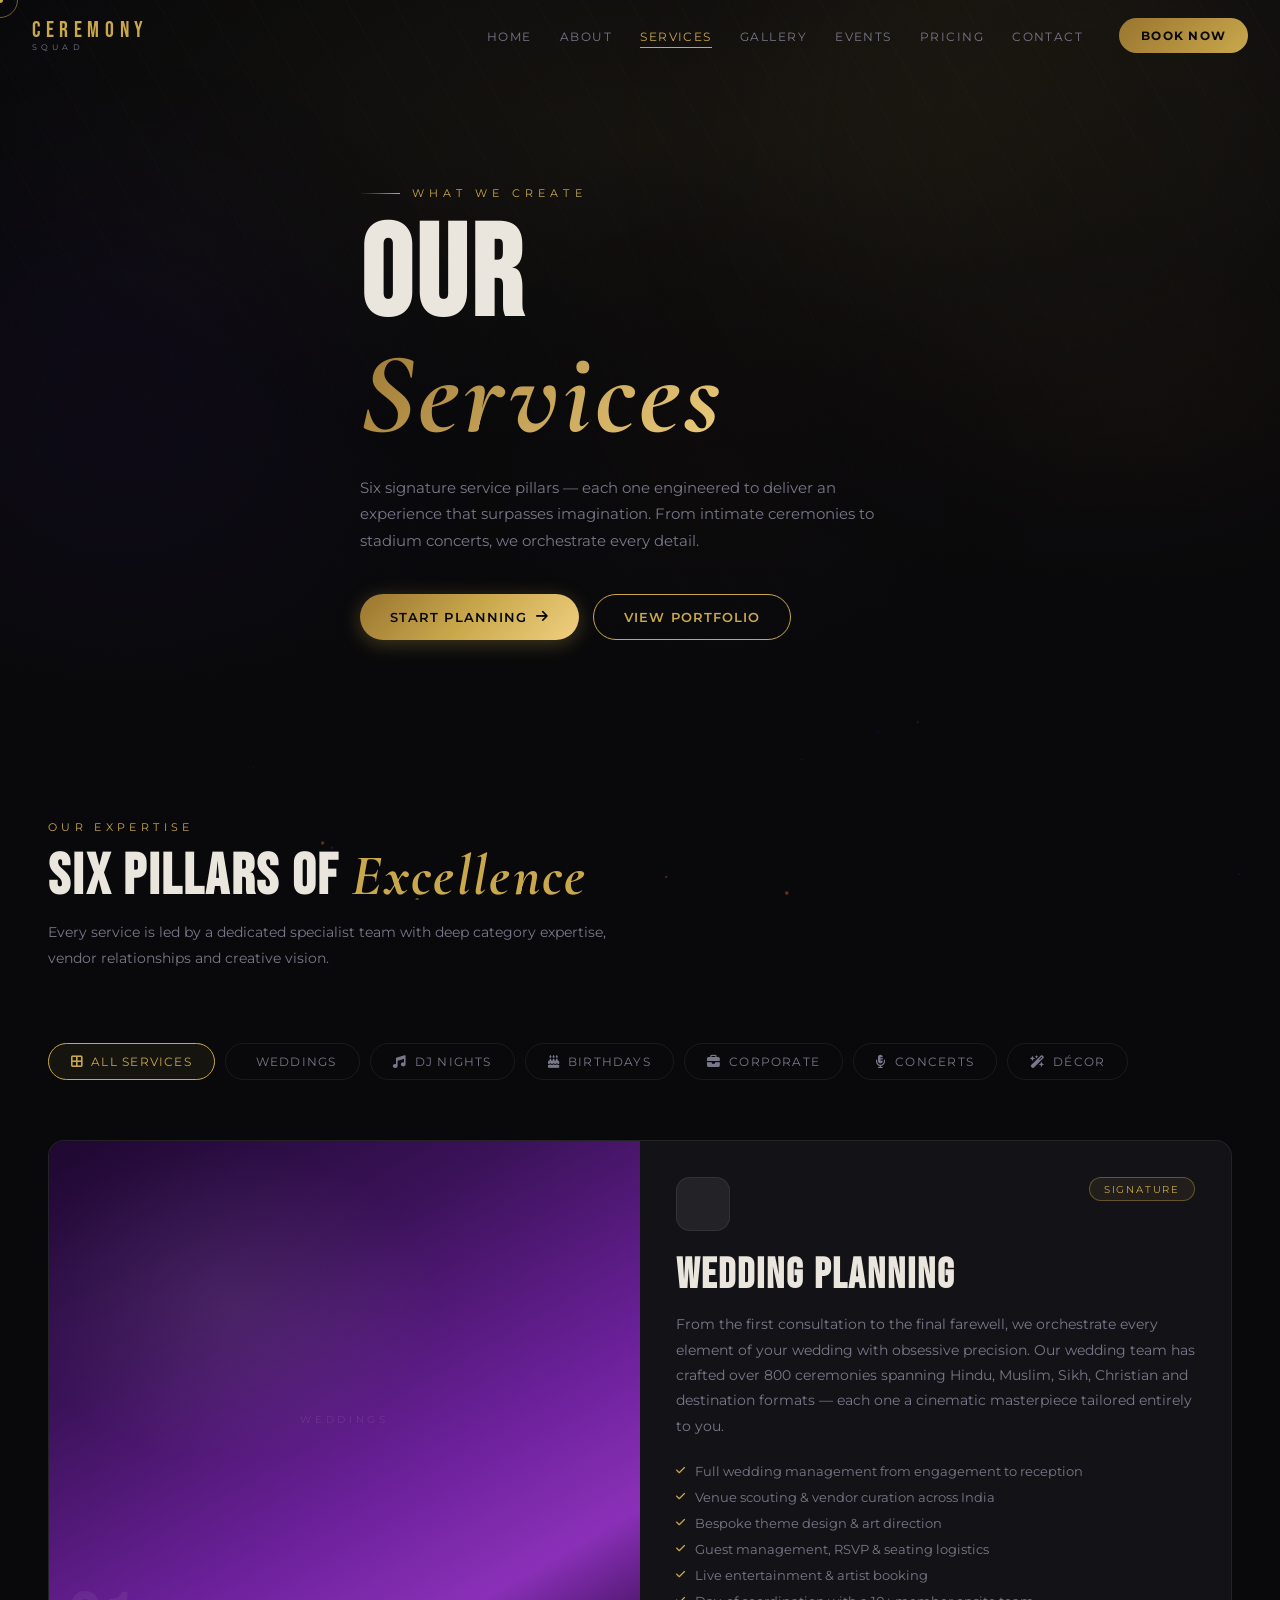
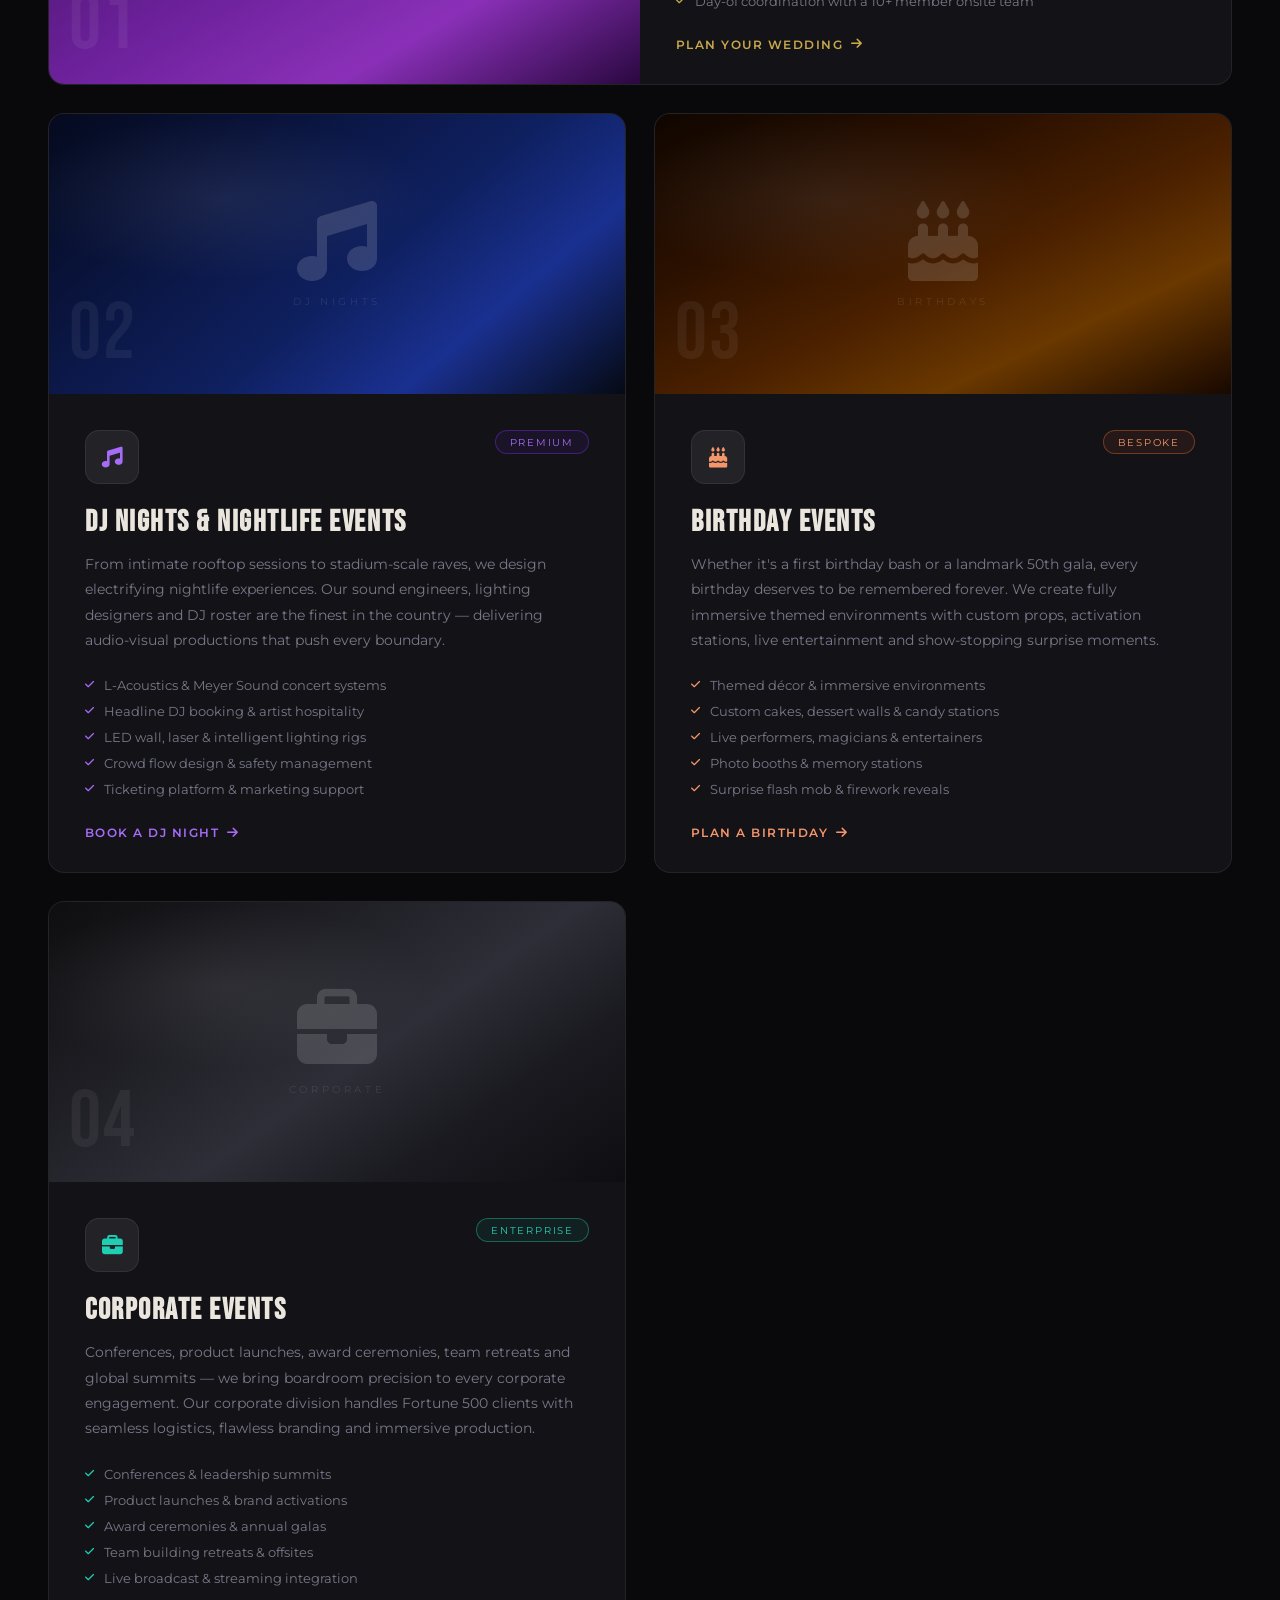
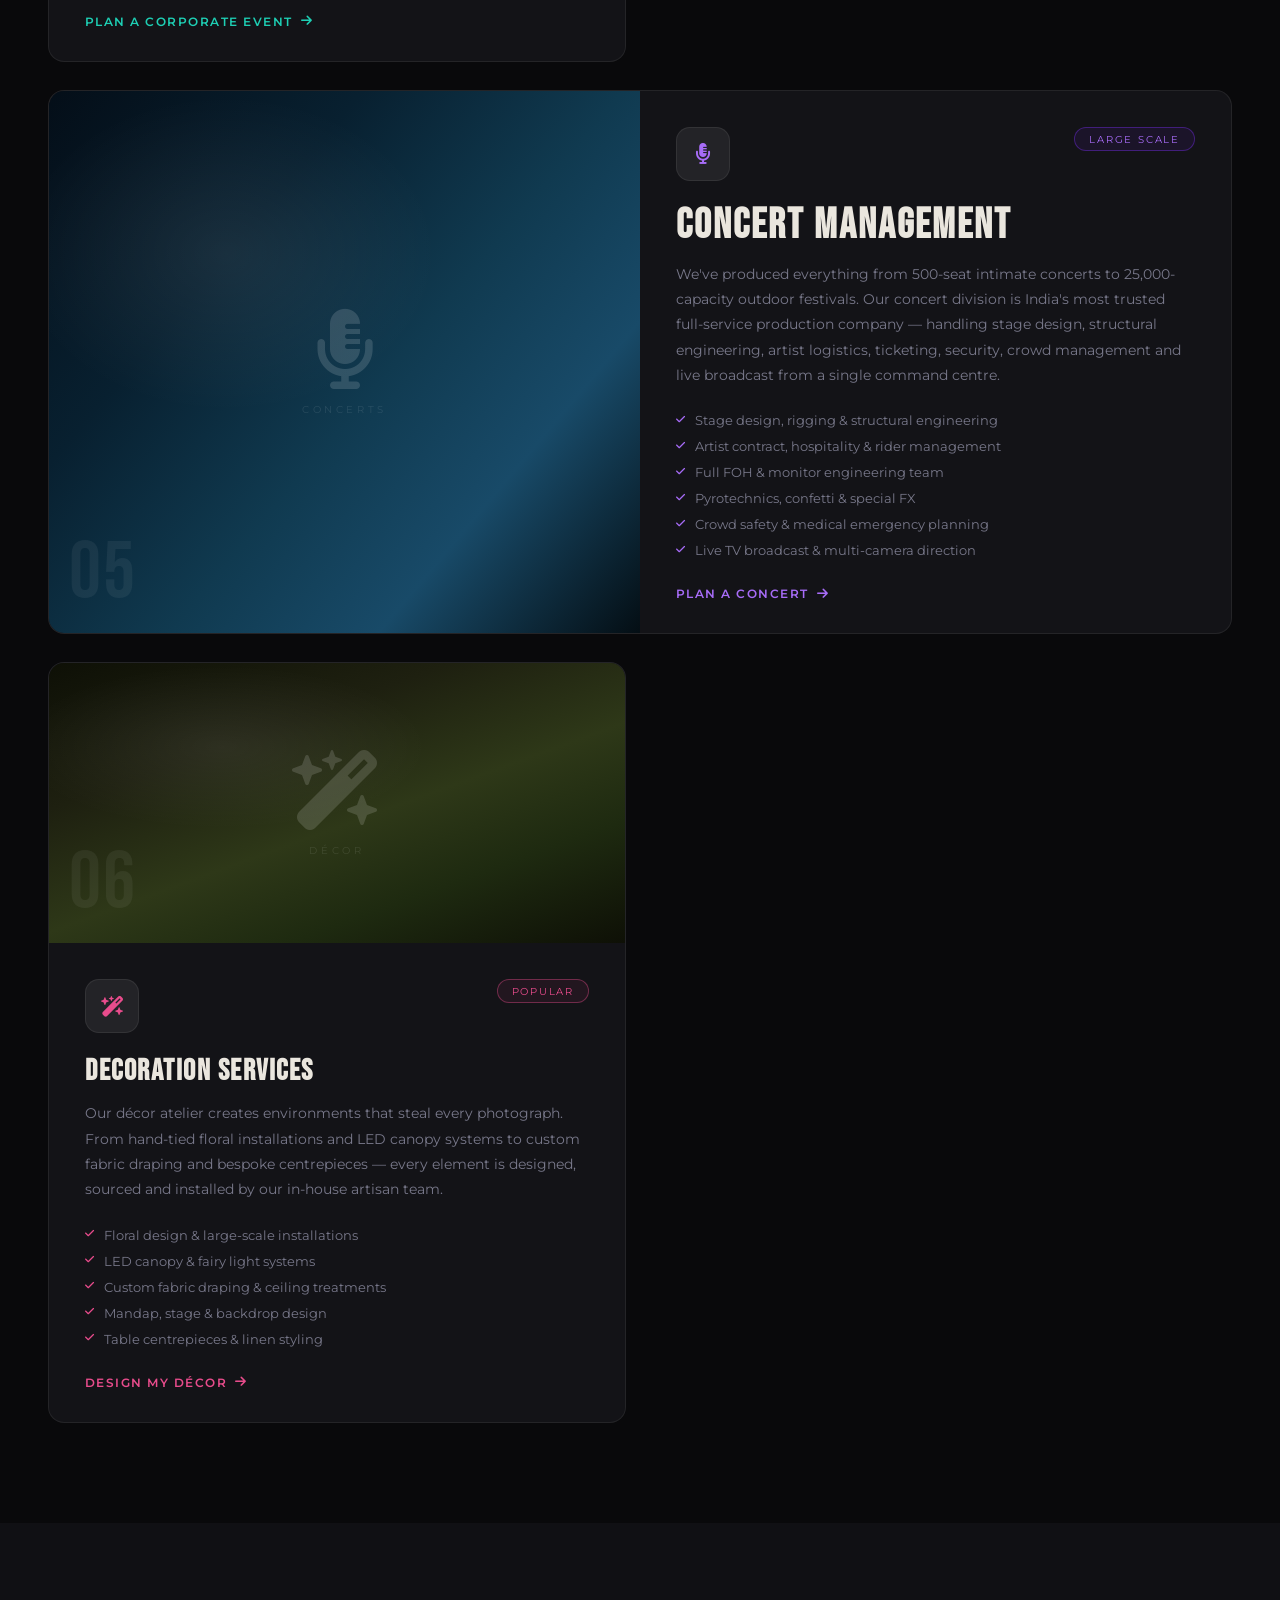
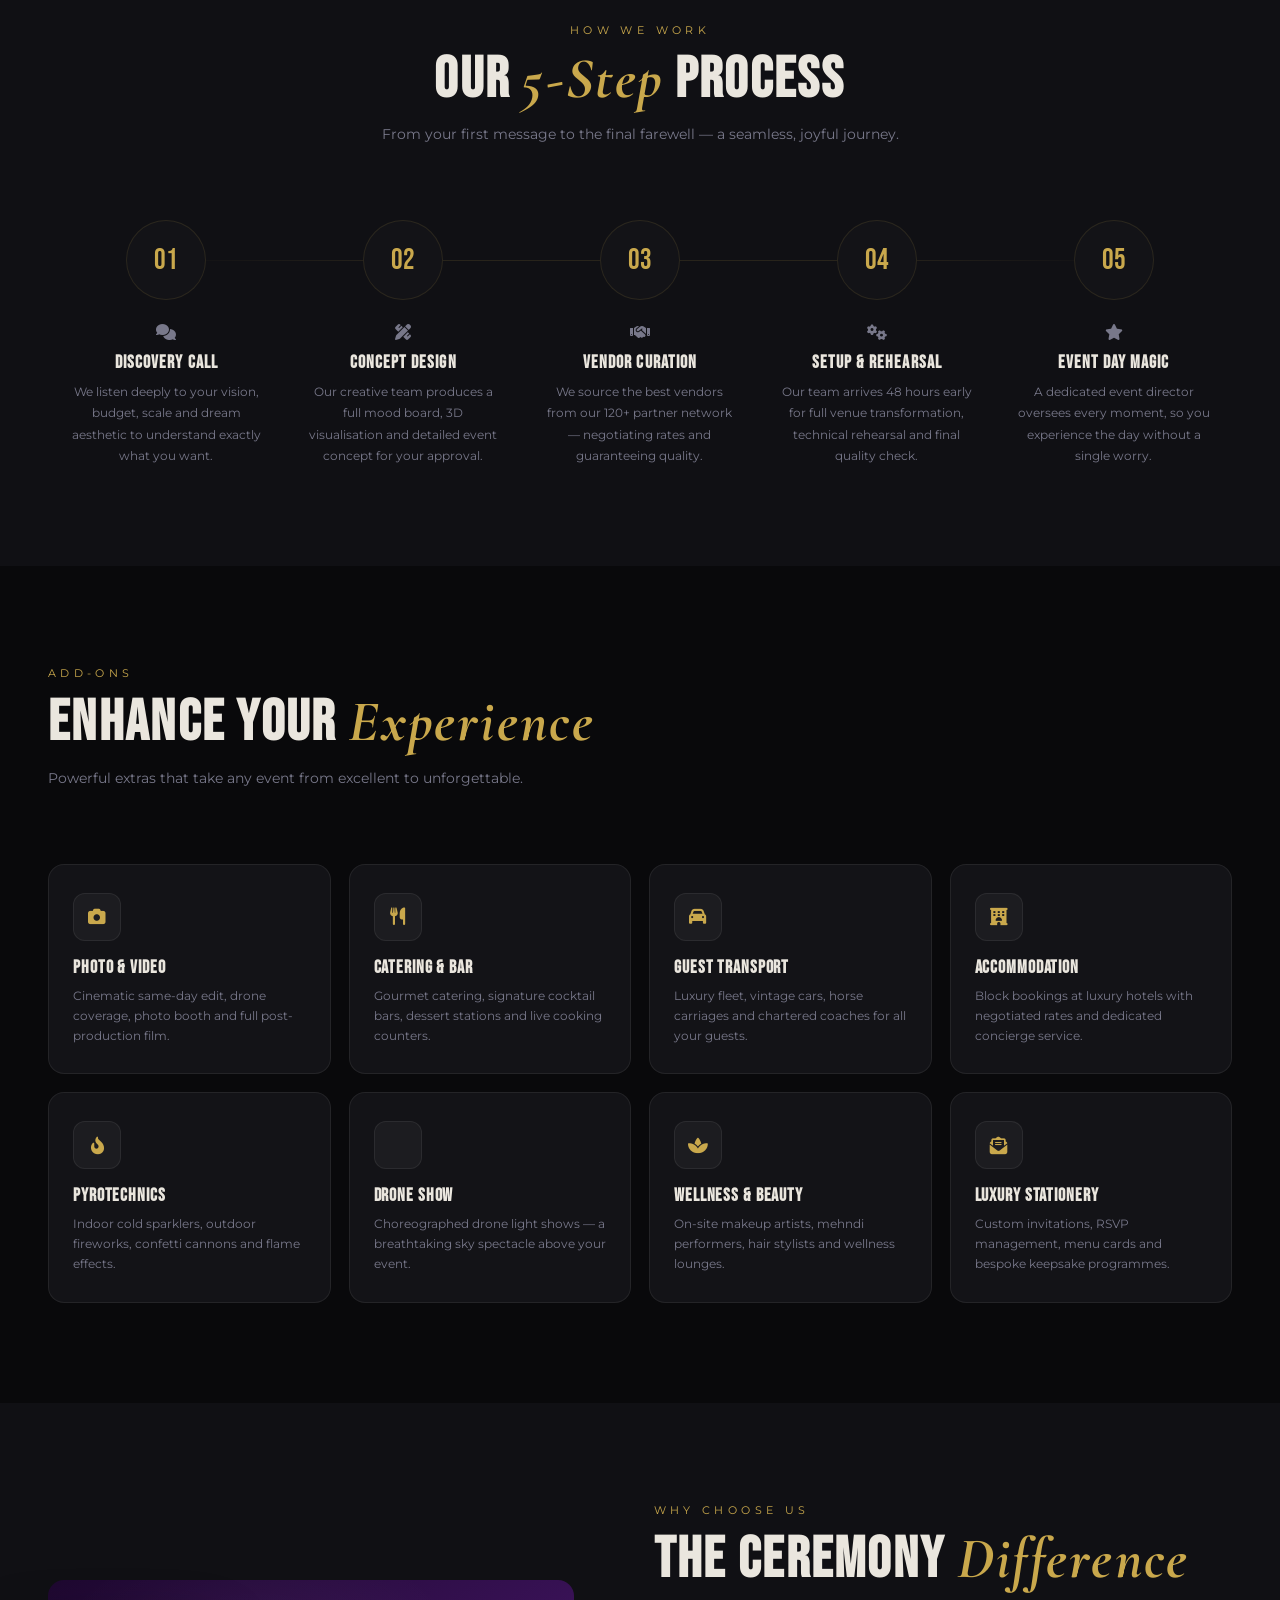
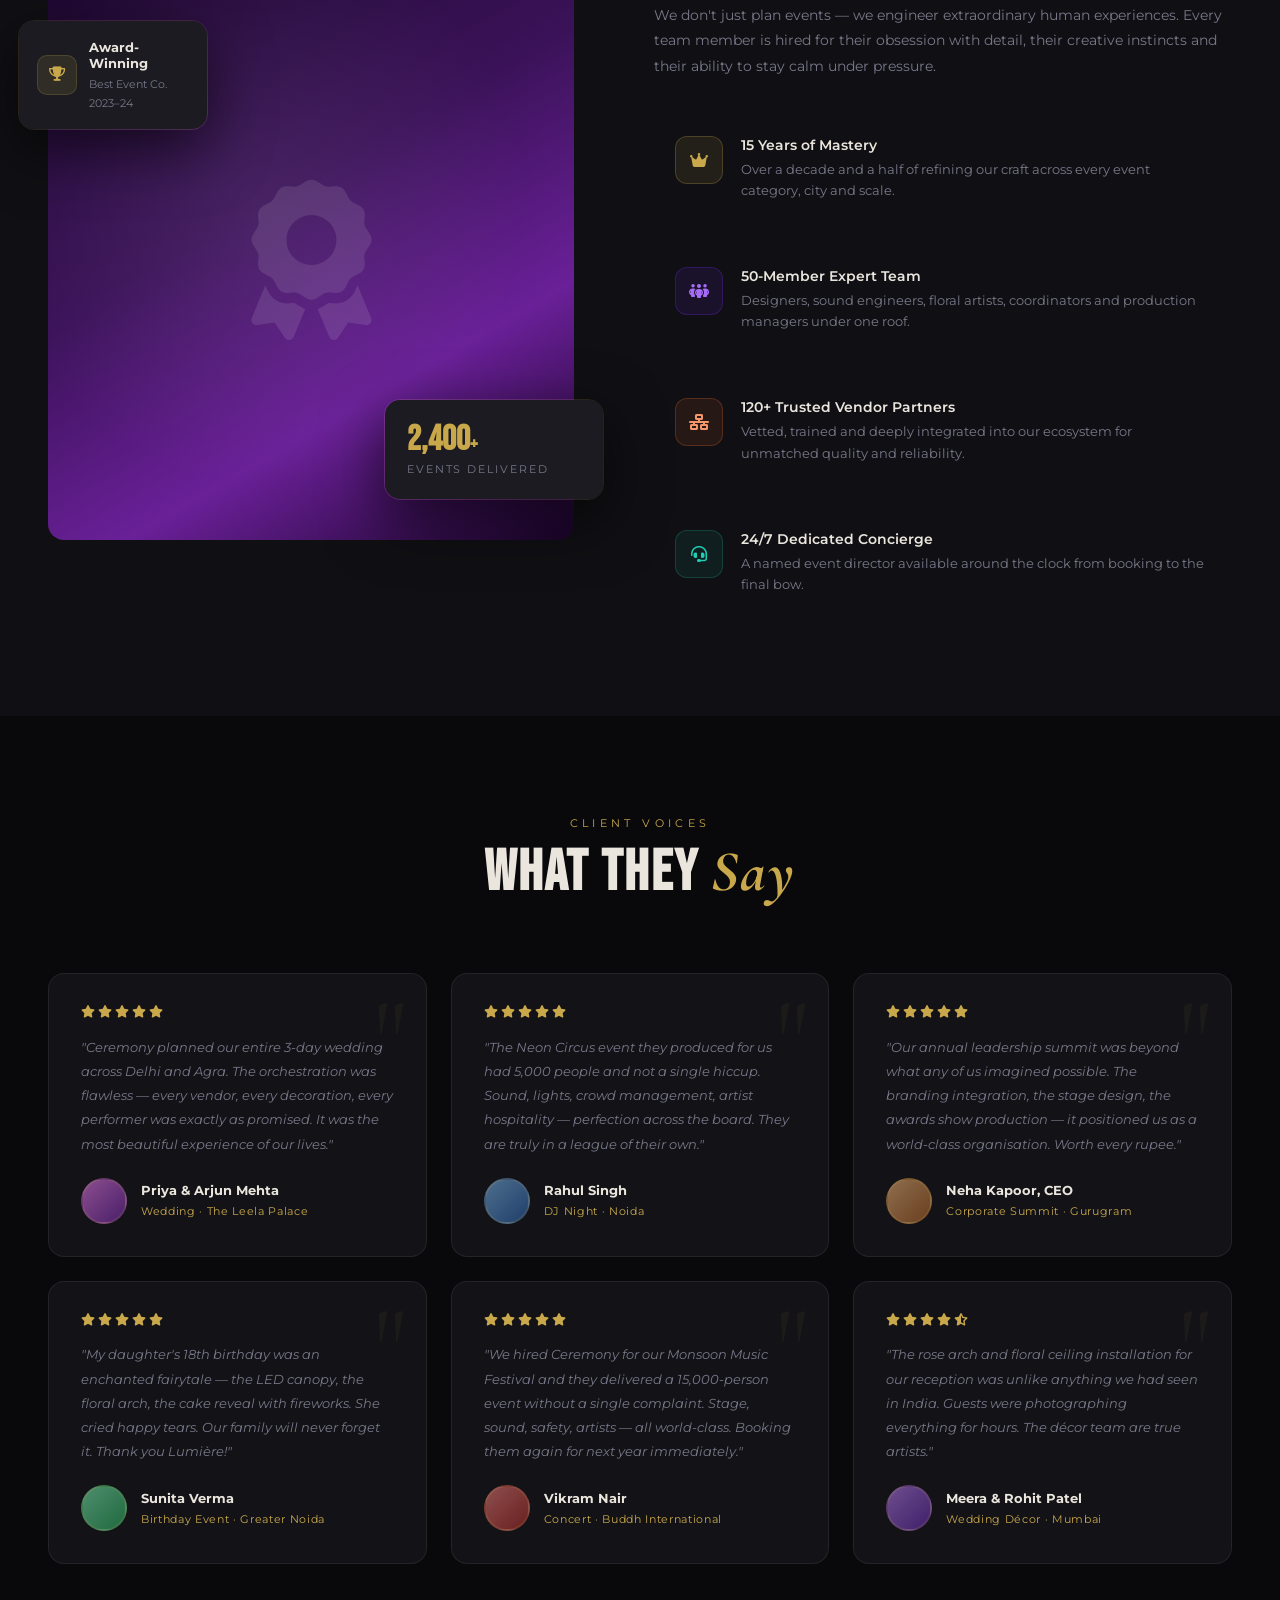
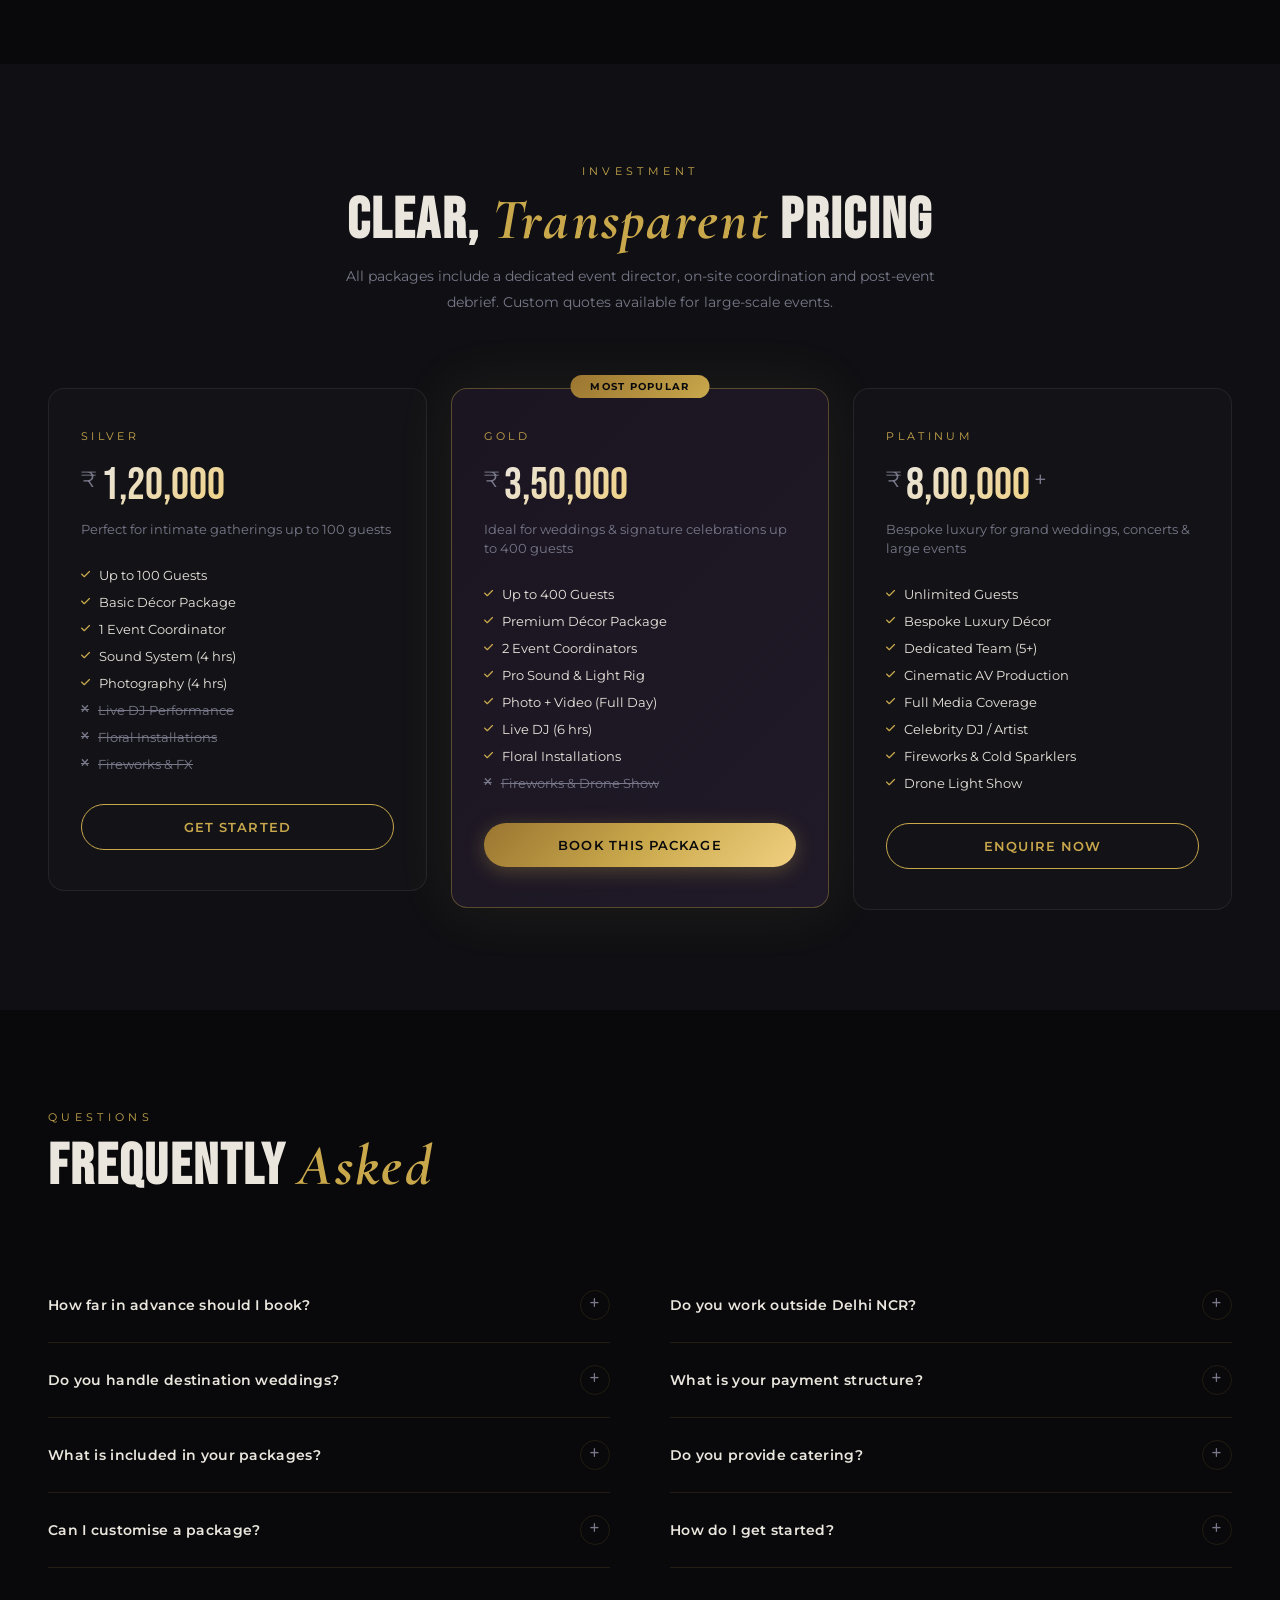
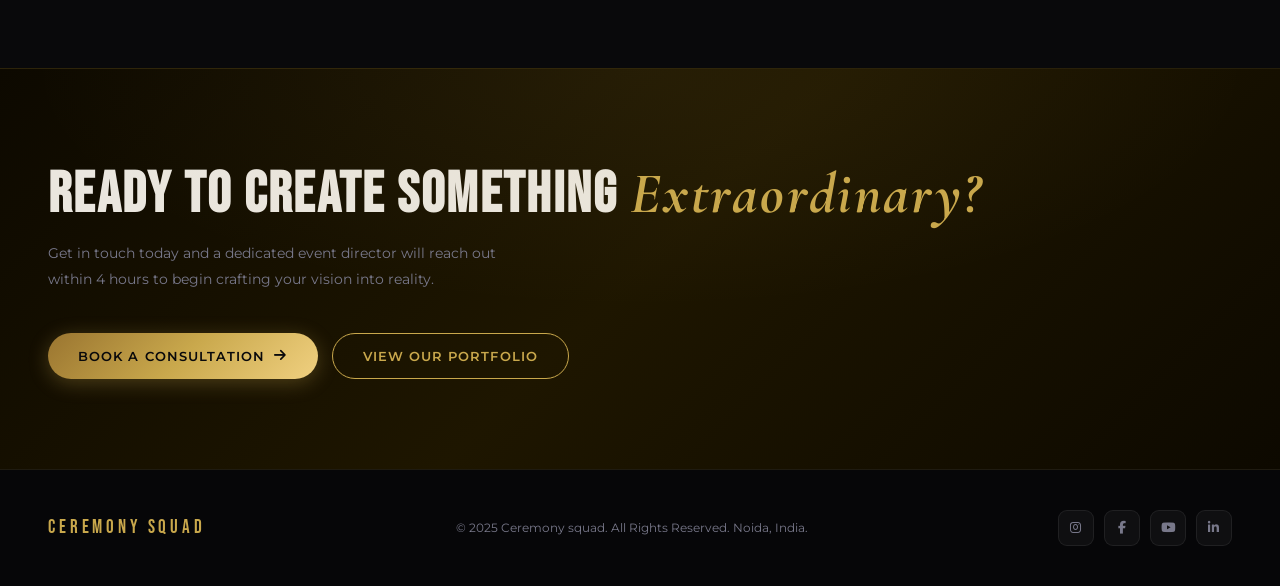
==== commit 54d99815: "Update branding from 'Lumière Events' to 'Ceremony squad'" ====
--- a/services.html
+++ b/services.html
@@ -3,8 +3,8 @@
 <head>
   <meta charset="UTF-8" />
   <meta name="viewport" content="width=device-width, initial-scale=1.0" />
-  <meta name="description" content="Lumière Events Services – Luxury wedding planning, DJ nights, concert management, corporate events, birthday celebrations & bespoke decoration." />
-  <title>Services | Lumière Events</title>
+  <meta name="description" content="Ceremony squad Services – Luxury wedding planning, DJ nights, concert management, corporate events, birthday celebrations & bespoke decoration." />
+  <title>Services | Ceremony squad</title>
   <link rel="preconnect" href="https://fonts.googleapis.com" />
   <link rel="preconnect" href="https://fonts.gstatic.com" crossorigin />
   <link href="https://fonts.googleapis.com/css2?family=Bebas+Neue&family=Montserrat:wght@300;400;600;700&family=Cormorant+Garamond:ital,wght@0,300;0,400;1,300;1,400&display=swap" rel="stylesheet" />
@@ -21,7 +21,7 @@
 <!-- NAVBAR -->
 <nav id="nav">
   <div class="nav-c">
-    <a href="index.html" class="nl"><span class="nl-m">LUMIÈRE</span><span class="nl-s">EVENTS</span></a>
+    <a href="index.html" class="nl"><span class="nl-m">Ceremony</span><span class="nl-s">squad</span></a>
     <ul class="nlinks" id="navLinks">
       <li><a href="index.html">Home</a></li>
       <li><a href="index.html#about">About</a></li>
@@ -315,7 +315,7 @@
       </div>
       <div class="wy-text">
         <span class="sh-eye">Why Choose Us</span>
-        <h2 class="sh-title">The Lumière <em>Difference</em></h2>
+        <h2 class="sh-title">The Ceremony <em>Difference</em></h2>
         <p style="font-size:.88rem;color:var(--text-m);line-height:1.8;margin-top:12px">We don't just plan events — we engineer extraordinary human experiences. Every team member is hired for their obsession with detail, their creative instincts and their ability to stay calm under pressure.</p>
         <div class="wy-points">
           <div class="wy-pt sr">
@@ -362,7 +362,7 @@
     <div class="testi-row">
       <div class="tcard sr">
         <div class="tc-stars"><i class="fas fa-star"></i><i class="fas fa-star"></i><i class="fas fa-star"></i><i class="fas fa-star"></i><i class="fas fa-star"></i></div>
-        <p class="tc-txt">"Lumière planned our entire 3-day wedding across Delhi and Agra. The orchestration was flawless — every vendor, every decoration, every performer was exactly as promised. It was the most beautiful experience of our lives."</p>
+        <p class="tc-txt">"Ceremony planned our entire 3-day wedding across Delhi and Agra. The orchestration was flawless — every vendor, every decoration, every performer was exactly as promised. It was the most beautiful experience of our lives."</p>
         <div class="tc-auth"><div class="tc-av av-1"></div><div><strong>Priya & Arjun Mehta</strong><span>Wedding · The Leela Palace</span></div></div>
       </div>
       <div class="tcard sr">
@@ -382,7 +382,7 @@
       </div>
       <div class="tcard sr">
         <div class="tc-stars"><i class="fas fa-star"></i><i class="fas fa-star"></i><i class="fas fa-star"></i><i class="fas fa-star"></i><i class="fas fa-star"></i></div>
-        <p class="tc-txt">"We hired Lumière for our Monsoon Music Festival and they delivered a 15,000-person event without a single complaint. Stage, sound, safety, artists — all world-class. Booking them again for next year immediately."</p>
+        <p class="tc-txt">"We hired Ceremony for our Monsoon Music Festival and they delivered a 15,000-person event without a single complaint. Stage, sound, safety, artists — all world-class. Booking them again for next year immediately."</p>
         <div class="tc-auth"><div class="tc-av av-5"></div><div><strong>Vikram Nair</strong><span>Concert · Buddh International</span></div></div>
       </div>
       <div class="tcard sr">
@@ -497,8 +497,8 @@
 <!-- FOOTER -->
 <footer>
   <div class="fc">
-    <div class="fl">LUMIÈRE EVENTS</div>
-    <p>© 2025 Lumière Events. All Rights Reserved. Noida, India.</p>
+    <div class="fl">Ceremony squad</div>
+    <p>© 2025 Ceremony squad. All Rights Reserved. Noida, India.</p>
     <div class="soc">
       <a href="#" aria-label="Instagram"><i class="fab fa-instagram"></i></a>
       <a href="#" aria-label="Facebook"><i class="fab fa-facebook-f"></i></a>
